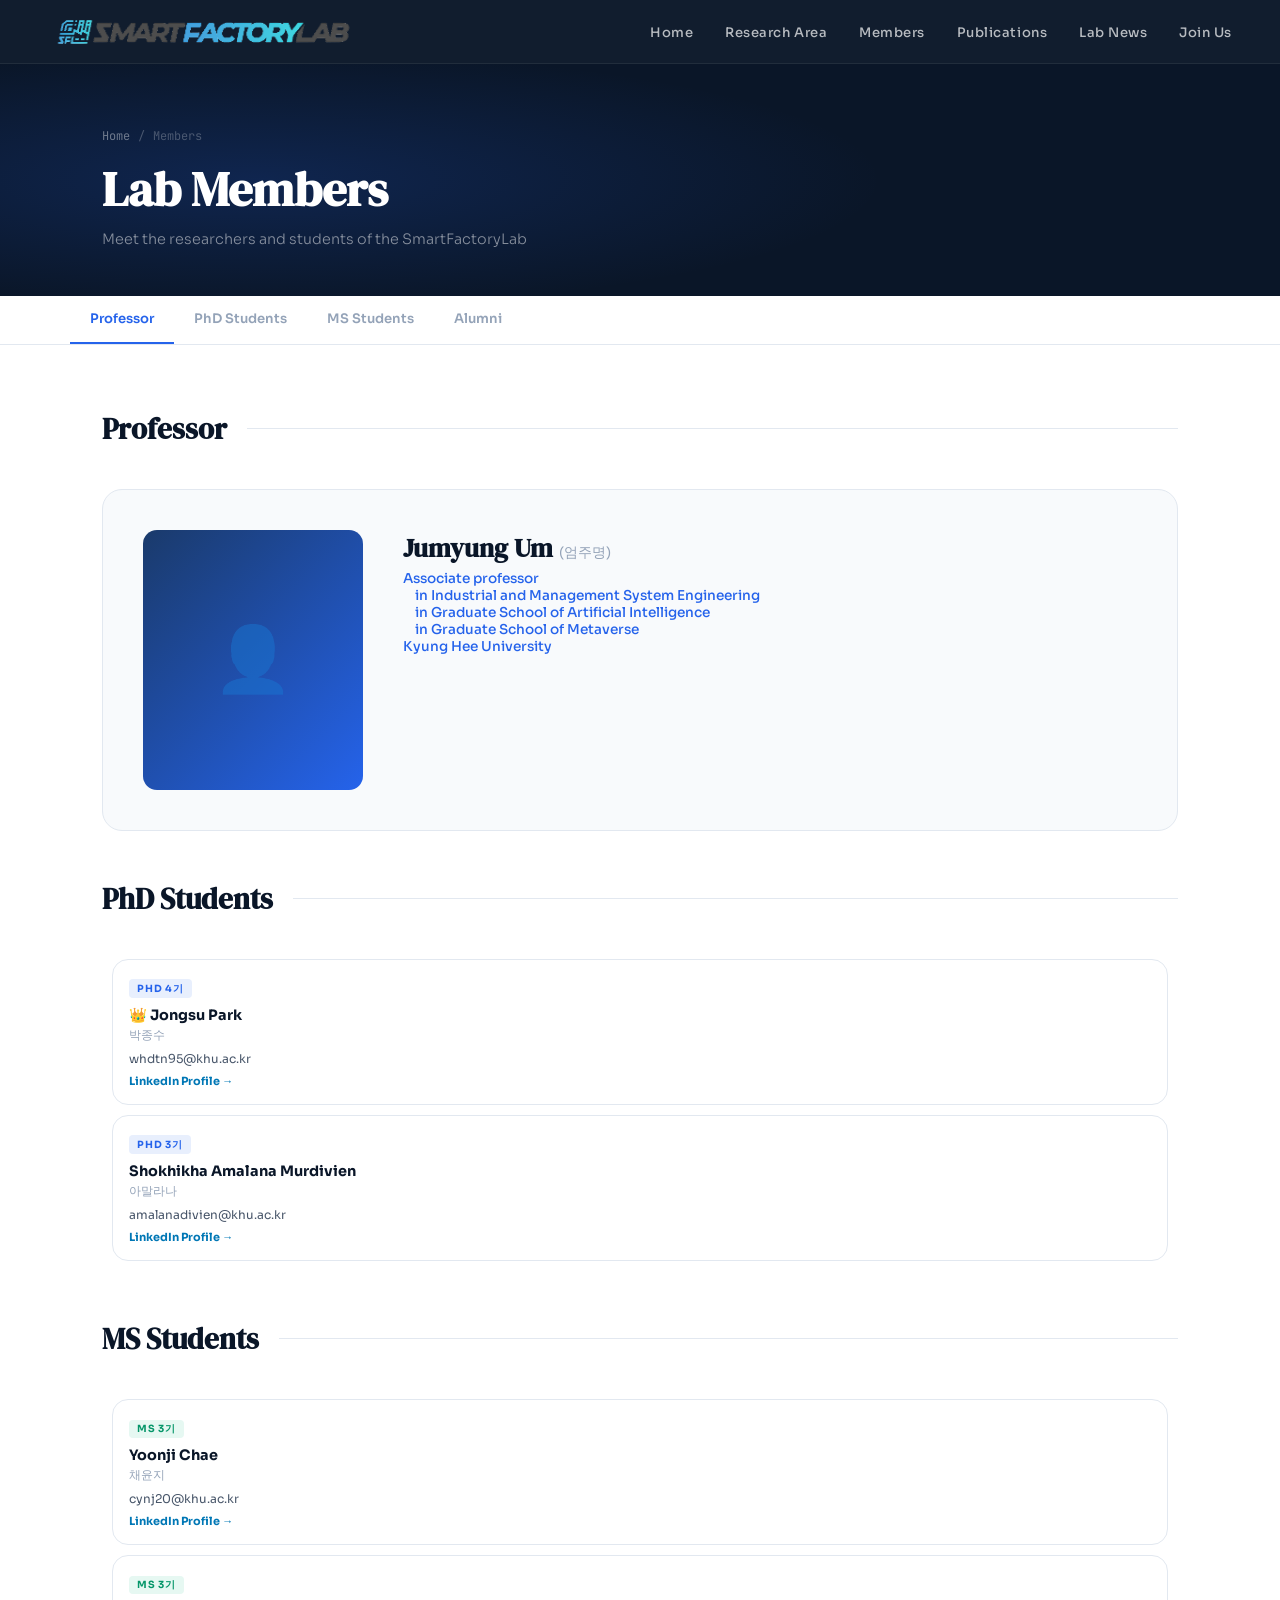
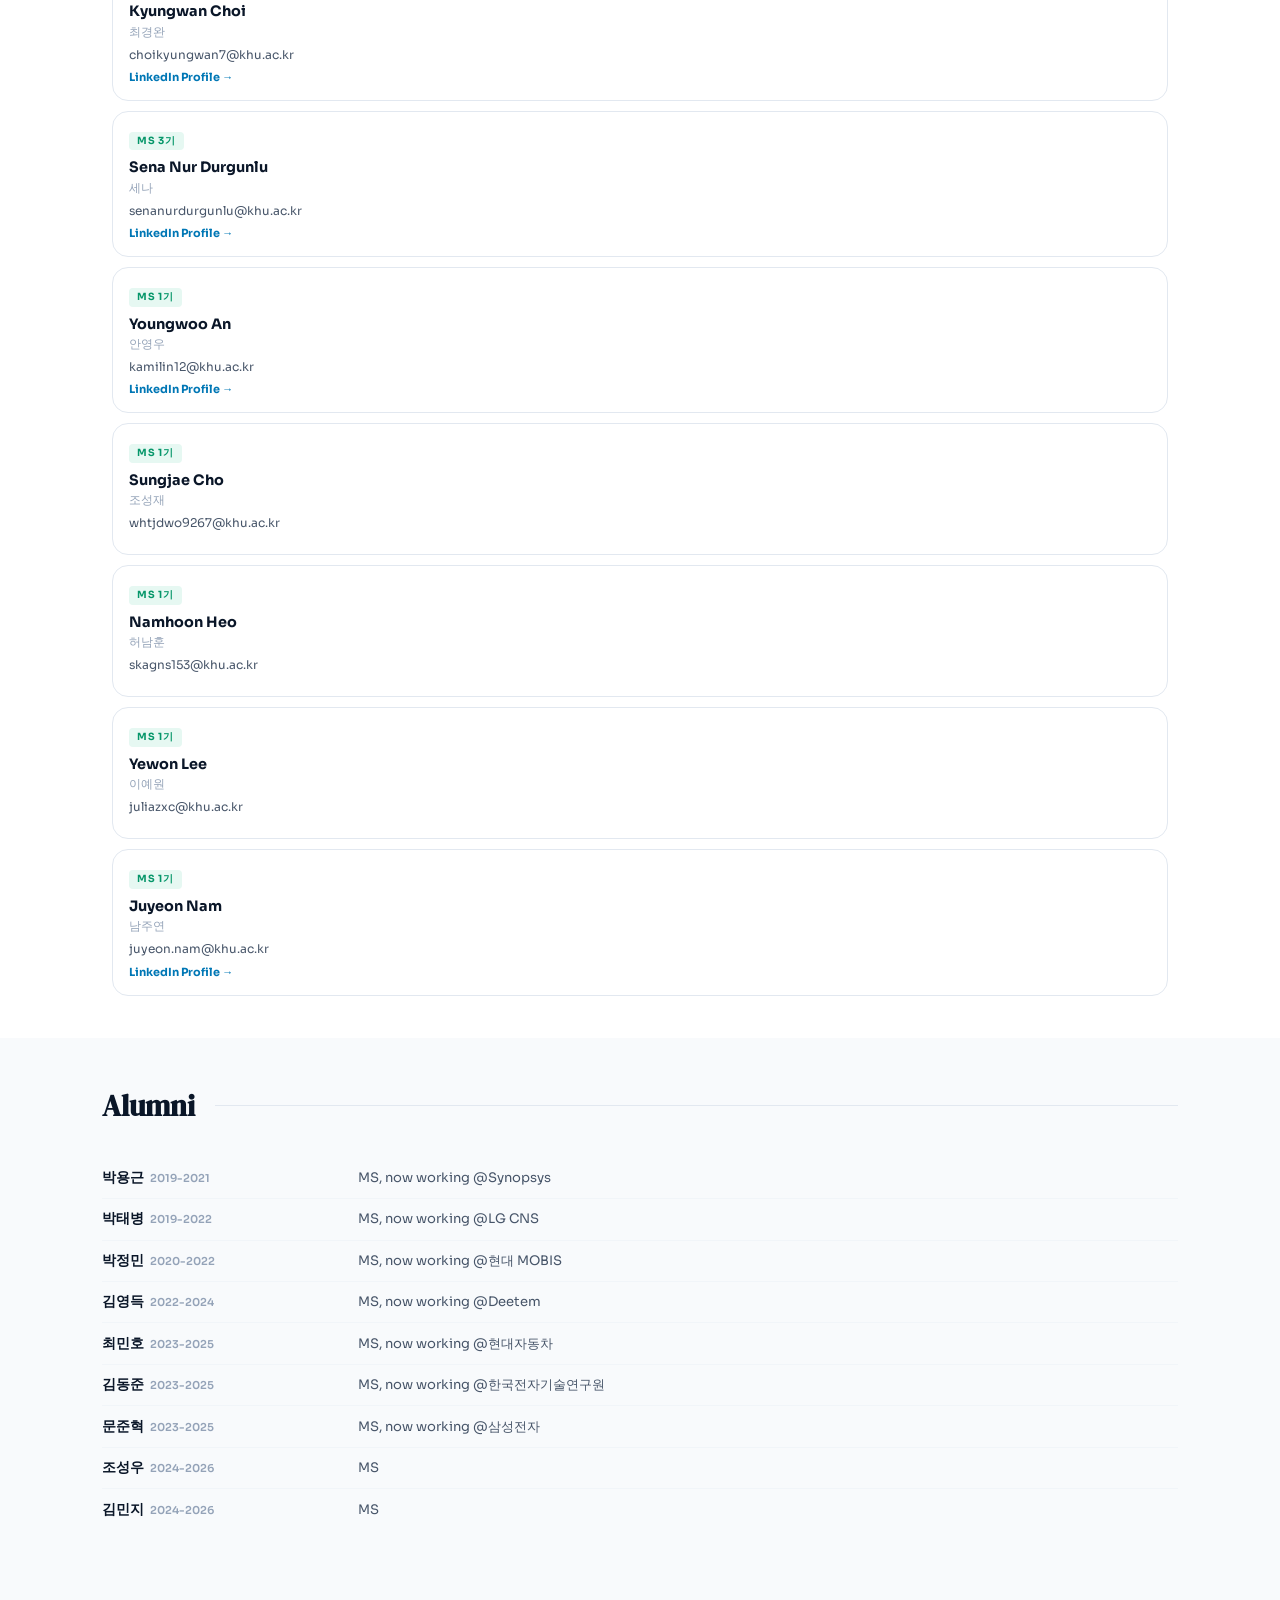
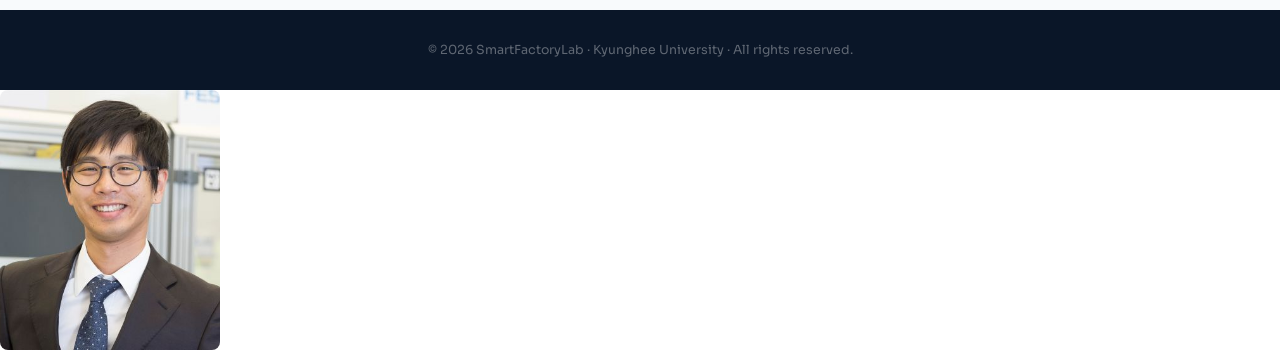
==== members/index.html @ 5dff8cd3 "Update index.html" ====
<!doctype html>
<html lang="ko">
  <head>
    <meta charset="UTF-8" />
    <meta name="viewport" content="width=device-width, initial-scale=1.0" />
    <link rel="icon" href="../assets/logo.svg" type="image/svg" />
    <title>SmartFactoryLab - Kyung Hee University</title>
    <link rel="preconnect" href="https://fonts.googleapis.com" />
    <link
      href="https://fonts.googleapis.com/css2?family=Sora:wght@300;400;500;600;700&family=DM+Serif+Display&family=JetBrains+Mono:wght@400;500&display=swap"
      rel="stylesheet"
    />
    <link rel="stylesheet" href="style.css" />
  </head>
  <body>
    <!-- NAV -->
    <nav>
      <a href="../index.html" class="nav-logo">
        <img
          src="../assets/logo+name.png"
          alt="SmartFactoryLab Logo"
          class="logo-img"
          style="height: 40px; width: auto; display: block; object-fit: contain"
        />
      </a>
      <ul class="nav-links" id="navLinks">
        <li><a href="../index.html">Home</a></li>
        <li><a href="../index.html#research">Research Area</a></li>
        <li><a href="#">Members</a></li>
        <li><a href="./../publications/index.html">Publications</a></li>
        <li><a href="./../lab-news.html">Lab News</a></li>
        <li><a href="../index.html#join">Join Us</a></li>
      </ul>
      <button class="hamburger" id="hamburger" aria-label="Menu">
        <span></span><span></span><span></span>
      </button>
    </nav>

    <!-- PAGE HEADER -->
    <div class="page-header">
      <div class="container">
        <div class="breadcrumb">
          <a href="../index.html">Home</a>
          <span>/</span>
          <span>Members</span>
        </div>
        <h1>Lab Members</h1>
        <p>Meet the researchers and students of the SmartFactoryLab</p>
      </div>
    </div>

    <!-- STICKY NAV -->
    <div class="member-nav">
      <div class="member-nav-inner">
        <a href="#professor" class="member-nav-link active">Professor</a>
        <a href="#phd" class="member-nav-link">PhD Students</a>
        <a href="#ms" class="member-nav-link">MS Students</a>
        <a href="#alumni" class="member-nav-link">Alumni</a>
      </div>
    </div>

    <!-- PROFESSOR -->
    <section class="member-section" id="professor-section">
      <div class="container">
        <span class="section-anchor" id="professor"></span>
        <div class="section-heading"><h2>Professor</h2></div>

        <div class="prof-card">
          <div class="prof-photo-placeholder">👤</div>
          <div class="prof-info">
            <h2 class="prof-name">
              Jumyung Um
              <span
                style="
                  font-size: 0.85rem;
                  color: var(--gray-400);
                  font-family: &quot;Sora&quot;, sans-serif;
                  font-weight: 400;
                "
                >(엄주명)</span
              >
            </h2>
            <p class="prof-title">
              Associate professor <br />
              &nbsp;&nbsp;&nbsp;&nbsp;in Industrial and Management System
              Engineering <br />
              &nbsp;&nbsp;&nbsp;&nbsp;in Graduate School of Artificial
              Intelligence <br />
              &nbsp;&nbsp;&nbsp;&nbsp;in Graduate School of Metaverse <br />
              Kyung Hee University<br />
            </p>
          </div>
        </div>
      </div>
    </section>

    <!-- PhD -->
    <section class="member-section" style="padding-top: 1rem" id="phd-section">
      <div class="container">
        <span class="section-anchor" id="phd"></span>
        <div class="section-heading"><h2>PhD Students</h2></div>
        <div class="member-grid">
          <div class="member-card">
            <!-- <div class="member-photo-placeholder">👤</div> -->
            <div class="member-info">
              <span class="member-badge badge-phd">PhD 4기</span>
              <p class="member-name">👑 Jongsu Park</p>
              <p class="member-name-ko">박종수</p>
              <p class="member-research">whdtn95@khu.ac.kr</p>
              <p class="member-linkedin">
                <a
                  href="https://www.linkedin.com/in/jongsu-park-65602a2b2?utm_source=share&utm_campaign=share_via&utm_content=profile&utm_medium=android_app"
                  target="_blank"
                  style="color: #0077b5; font-size: 0.7rem"
                >
                  <strong>LinkedIn Profile →</strong>
                </a>
              </p>
            </div>
          </div>

          <div class="member-card">
            <!-- <div class="member-photo-placeholder">👤</div> -->
            <div class="member-info">
              <span class="member-badge badge-phd">PhD 3기</span>
              <p class="member-name">Shokhikha Amalana Murdivien</p>
              <p class="member-name-ko">아말라나</p>
              <p class="member-research">amalanadivien@khu.ac.kr</p>
              <p class="member-linkedin">
                <a
                  href="https://www.linkedin.com/in/amalanadivien?utm_source=share&utm_campaign=share_via&utm_content=profile&utm_medium=ios_app"
                  target="_blank"
                  style="color: #0077b5; font-size: 0.7rem"
                >
                  <strong>LinkedIn Profile →</strong>
                </a>
              </p>
            </div>
          </div>
        </div>
      </div>
    </section>

    <!-- MS Students -->
    <section class="member-section" style="padding-top: 1rem" id="ms-section">
      <div class="container">
        <span class="section-anchor" id="ms"></span>
        <div class="section-heading"><h2>MS Students</h2></div>
        <div class="member-grid">
          <div class="member-card">
            <!-- <div class="member-photo-placeholder">👤</div> -->
            <div class="member-info">
              <span class="member-badge badge-ms">MS 3기</span>
              <p class="member-name">Yoonji Chae</p>
              <p class="member-name-ko">채윤지</p>
              <p class="member-research">cynj20@khu.ac.kr</p>
              <p class="member-linkedin">
                <a
                  href="https://www.linkedin.com/in/roonxi/"
                  target="_blank"
                  style="color: #0077b5; font-size: 0.7rem"
                >
                  <strong>LinkedIn Profile →</strong>
                </a>
              </p>
            </div>
          </div>

          <div class="member-card">
            <!-- <div class="member-photo-placeholder">👤</div> -->
            <div class="member-info">
              <span class="member-badge badge-ms">MS 3기</span>
              <p class="member-name">Kyungwan Choi</p>
              <p class="member-name-ko">최경완</p>
              <p class="member-research">choikyungwan7@khu.ac.kr</p>
              <p class="member-linkedin">
                <a
                  href="https://www.linkedin.com/in/kyungwan-‍choi-4528a138b?utm_source=share_via&utm_content=profile&utm_medium=member_ios"
                  target="_blank"
                  style="color: #0077b5; font-size: 0.7rem"
                >
                  <strong>LinkedIn Profile →</strong>
                </a>
              </p>
            </div>
          </div>
          <div class="member-card">
            <!-- <div class="member-photo-placeholder">👤</div> -->
            <div class="member-info">
              <span class="member-badge badge-ms">MS 3기</span>
              <p class="member-name">Sena Nur Durgunlu</p>
              <p class="member-name-ko">세나</p>
              <p class="member-research">senanurdurgunlu@khu.ac.kr</p>
              <p class="member-linkedin">
                <a
                  href="https://www.linkedin.com/in/senanurdurgunlu?utm_source=share_via&utm_content=profile&utm_medium=member_android"
                  target="_blank"
                  style="color: #0077b5; font-size: 0.7rem"
                >
                  <strong>LinkedIn Profile →</strong>
                </a>
              </p>
            </div>
          </div>
          <div class="member-card">
            <!-- <div class="member-photo-placeholder">👤</div> -->
            <div class="member-info">
              <span class="member-badge badge-ms">MS 1기</span>
              <p class="member-name">Youngwoo An</p>
              <p class="member-name-ko">안영우</p>
              <p class="member-research">kamilin12@khu.ac.kr</p>
              <p class="member-linkedin">
                <a
                  href="https://www.linkedin.com/in/youngwoo-an-9984253ba/?isSelfProfile=true"
                  target="_blank"
                  style="color: #0077b5; font-size: 0.7rem"
                >
                  <strong>LinkedIn Profile →</strong>
                </a>
              </p>
            </div>
          </div>
          <div class="member-card">
            <!-- <div class="member-photo-placeholder">👤</div> -->
            <div class="member-info">
              <span class="member-badge badge-ms">MS 1기</span>
              <p class="member-name">Sungjae Cho</p>
              <p class="member-name-ko">조성재</p>
              <p class="member-research">whtjdwo9267@khu.ac.kr</p>
            </div>
          </div>
          <div class="member-card">
            <!-- <div class="member-photo-placeholder">👤</div> -->
            <div class="member-info">
              <span class="member-badge badge-ms">MS 1기</span>
              <p class="member-name">Namhoon Heo</p>
              <p class="member-name-ko">허남훈</p>
              <p class="member-research">skagns153@khu.ac.kr</p>
            </div>
          </div>
          <div class="member-card">
            <!-- <div class="member-photo-placeholder">👤</div> -->
            <div class="member-info">
              <span class="member-badge badge-ms">MS 1기</span>
              <p class="member-name">Yewon Lee</p>
              <p class="member-name-ko">이예원</p>
              <p class="member-research">juliazxc@khu.ac.kr</p>
            </div>
          </div>
          <div class="member-card">
            <!-- <div class="member-photo-placeholder">👤</div> -->
            <div class="member-info">
              <span class="member-badge badge-ms">MS 1기</span>
              <p class="member-name">Juyeon Nam</p>
              <p class="member-name-ko">남주연</p>
              <p class="member-research">juyeon.nam@khu.ac.kr</p>
              <p class="member-linkedin">
                <a
                  href="https://www.linkedin.com/in/juyeon-nam/"
                  target="_blank"
                  style="color: #0077b5; font-size: 0.7rem"
                >
                  <strong>LinkedIn Profile →</strong>
                </a>
              </p>
            </div>
          </div>
        </div>
      </div>
    </section>

    <!-- ALUMNI -->
    <section
      class="alumni-section"
      id="alumni-section"
      style="background: var(--gray-50); padding: 3rem 0"
    >
      <div class="container">
        <span class="section-anchor" id="alumni"></span>
        <div class="section-heading" style="margin-bottom: 2rem">
          <h2>Alumni</h2>
        </div>

        <div class="alumni-subsection">
          <ul class="alumni-list">
            <li>
              <span class="alumni-name"
                >박용근 <span class="alumni-period">2019-2021</span></span
              >
              <span class="alumni-desc"> MS, now working @Synopsys </span>
            </li>
            <li>
              <span class="alumni-name"
                >박태병 <span class="alumni-period">2019-2022</span></span
              >
              <span class="alumni-desc"> MS, now working @LG CNS </span>
            </li>
            <li>
              <span class="alumni-name"
                >박정민 <span class="alumni-period">2020-2022</span></span
              >
              <span class="alumni-desc"> MS, now working @현대 MOBIS </span>
            </li>
            <li>
              <span class="alumni-name"
                >김영득 <span class="alumni-period">2022-2024</span></span
              >
              <span class="alumni-desc"> MS, now working @Deetem </span>
            </li>
            <li>
              <span class="alumni-name"
                >최민호 <span class="alumni-period">2023-2025</span></span
              >
              <span class="alumni-desc"> MS, now working @현대자동차 </span>
            </li>
            <li>
              <span class="alumni-name"
                >김동준 <span class="alumni-period">2023-2025</span></span
              >
              <span class="alumni-desc">
                MS, now working @한국전자기술연구원
              </span>
            </li>
            <li>
              <span class="alumni-name"
                >문준혁 <span class="alumni-period">2023-2025</span></span
              >
              <span class="alumni-desc"> MS, now working @삼성전자 </span>
            </li>
            <li>
              <span class="alumni-name"
                >조성우 <span class="alumni-period">2024-2026</span></span
              >
              <span class="alumni-desc"> MS </span>
            </li>
            <li>
              <span class="alumni-name"
                >김민지 <span class="alumni-period">2024-2026</span></span
              >
              <span class="alumni-desc"> MS </span>
            </li>
          </ul>
        </div>
      </div>
    </section>

    <footer>
      © 2026 SmartFactoryLab · Kyunghee University · All rights reserved.
    </footer>

    <script>
      // Hamburger
      document.getElementById("hamburger").addEventListener("click", () => {
        document.getElementById("navLinks").classList.toggle("open");
      });

      // Sticky nav active highlight on scroll
      const sections = ["professor", "ms-phd", "ms", "alumni"];
      const navLinks = document.querySelectorAll(".member-nav-link");

      const observer = new IntersectionObserver(
        (entries) => {
          entries.forEach((entry) => {
            if (entry.isIntersecting) {
              const id = entry.target.id;
              navLinks.forEach((l) =>
                l.classList.toggle(
                  "active",
                  l.getAttribute("href") === "#" + id,
                ),
              );
            }
          });
        },
        { rootMargin: "-64px 0px -60% 0px", threshold: 0 },
      );

      sections.forEach((id) => {
        const el = document.getElementById(id);
        if (el) observer.observe(el);
      });
    </script>
  </body>
</html>

<div class="prof-photo-placeholder">
  <img src="Jumyung UM_reduced.jpg" alt="Professor Jumyung Um" style="width: 100%; height: 100%; object-fit: cover; border-radius: 8px;" />
</div>
---- members/style.css ----
:root {
        --navy: #0a1628;
        --blue: #1a3a6b;
        --accent: #2563eb;
        --accent-light: #60a5fa;
        --white: #ffffff;
        --gray-50: #f8fafc;
        --gray-100: #f1f5f9;
        --gray-200: #e2e8f0;
        --gray-400: #94a3b8;
        --gray-600: #475569;
        --gray-800: #1e293b;
        --text: #0f172a;
      }

      *,
      *::before,
      *::after {
        box-sizing: border-box;
        margin: 0;
        padding: 0;
      }
      html {
        scroll-behavior: smooth;
      }
      body {
        font-family: "Sora", sans-serif;
        color: var(--text);
        background: var(--white);
        overflow-x: hidden;
      }

      /* ── NAV ── */
      nav {
        position: fixed;
        top: 0;
        left: 0;
        right: 0;
        z-index: 100;
        display: flex;
        align-items: center;
        justify-content: space-between;
        padding: 0 3rem;
        height: 64px;
        background: rgba(10, 22, 40, 0.97);
        backdrop-filter: blur(12px);
        border-bottom: 1px solid rgba(255, 255, 255, 0.07);
      }

      .nav-logo {
        display: flex;
        align-items: center;
        gap: 0.75rem;
        text-decoration: none;
      }

      .nav-logo-icon {
        width: 36px;
        height: 36px;
        background: linear-gradient(135deg, var(--accent), var(--accent-light));
        border-radius: 8px;
        display: grid;
        place-items: center;
        font-family: "JetBrains Mono", monospace;
        font-size: 0.7rem;
        font-weight: 500;
        color: #fff;
      }

      .nav-logo span {
        font-size: 0.85rem;
        font-weight: 600;
        color: #fff;
      }

      .nav-links {
        display: flex;
        gap: 2rem;
        list-style: none;
      }

      .nav-links a {
        color: rgba(255, 255, 255, 0.7);
        text-decoration: none;
        font-size: 0.82rem;
        font-weight: 500;
        letter-spacing: 0.04em;
        transition: color 0.2s;
      }

      .nav-links a:hover {
        color: #fff;
      }
      .nav-links a.active {
        color: #fff;
        border-bottom: 2px solid var(--accent-light);
        padding-bottom: 2px;
      }

      .hamburger {
        display: none;
        flex-direction: column;
        gap: 5px;
        cursor: pointer;
        background: none;
        border: none;
      }
      .hamburger span {
        display: block;
        width: 24px;
        height: 2px;
        background: #fff;
      }

      /* ── PAGE HEADER ── */
      .page-header {
        margin-top: 64px;
        background: var(--navy);
        padding: 4rem 0 3rem;
        position: relative;
        overflow: hidden;
      }

      .page-header::before {
        content: "";
        position: absolute;
        inset: 0;
        background: radial-gradient(
          ellipse 70% 80% at 20% 50%,
          rgba(37, 99, 235, 0.2) 0%,
          transparent 70%
        );
      }

      .page-header .container {
        position: relative;
        z-index: 1;
        max-width: 1140px;
        margin: 0 auto;
        padding: 0 2rem;
      }

      .breadcrumb {
        display: flex;
        align-items: center;
        gap: 0.5rem;
        font-size: 0.75rem;
        color: rgba(255, 255, 255, 0.4);
        margin-bottom: 0.75rem;
        font-family: "JetBrains Mono", monospace;
      }

      .breadcrumb a {
        color: rgba(255, 255, 255, 0.4);
        text-decoration: none;
      }
      .breadcrumb a:hover {
        color: rgba(255, 255, 255, 0.7);
      }
      .breadcrumb span {
        color: rgba(255, 255, 255, 0.25);
      }

      .page-header h1 {
        font-family: "DM Serif Display", serif;
        font-size: clamp(2rem, 4vw, 3rem);
        color: #fff;
        margin-bottom: 0.5rem;
      }

      .page-header p {
        color: rgba(255, 255, 255, 0.5);
        font-size: 0.9rem;
        font-weight: 300;
      }

      /* ── CONTAINER ── */
      .container {
        max-width: 1140px;
        margin: 0 auto;
        padding: 0 2rem;
      }

      /* ── SECTION ── */
      .member-section {
        padding: 4rem 0 2rem;
      }

      .section-anchor {
        display: block;
        margin-top: -80px; /* offset for fixed nav */
        padding-top: 80px;
        visibility: hidden;
      }

      .section-heading {
        display: flex;
        align-items: center;
        gap: 1.25rem;
        margin-bottom: 2.5rem;
      }

      .section-heading h2 {
        font-family: "DM Serif Display", serif;
        font-size: 1.8rem;
        color: var(--navy);
        white-space: nowrap;
      }

      .section-heading::after {
        content: "";
        flex: 1;
        height: 1px;
        background: var(--gray-200);
      }

      /* ── PROFESSOR CARD ── */
      .prof-card {
        display: grid;
        grid-template-columns: 220px 1fr;
        gap: 2.5rem;
        background: var(--gray-50);
        border-radius: 20px;
        border: 1px solid var(--gray-200);
        overflow: hidden;
        padding: 2.5rem;
      }

      .prof-photo {
        width: 220px;
        height: 260px;
        object-fit: cover;
        border-radius: 14px;
        background: var(--gray-200);
        display: block;
      }

      .prof-photo-placeholder {
        width: 220px;
        height: 260px;
        border-radius: 14px;
        background: linear-gradient(135deg, #1a3a6b, #2563eb);
        display: flex;
        align-items: center;
        justify-content: center;
        font-size: 4rem;
        color: rgba(255, 255, 255, 0.5);
        flex-shrink: 0;
      }

      .prof-name {
        font-family: "DM Serif Display", serif;
        font-size: 1.6rem;
        color: var(--navy);
        margin-bottom: 0.25rem;
      }

      .prof-title {
        font-size: 0.85rem;
        color: var(--accent);
        font-weight: 500;
        margin-bottom: 1.5rem;
      }

      .prof-block {
        margin-bottom: 1.5rem;
      }

      .prof-block h4 {
        font-size: 0.72rem;
        font-weight: 700;
        color: var(--gray-400);
        letter-spacing: 0.12em;
        text-transform: uppercase;
        margin-bottom: 0.6rem;
        padding-bottom: 0.4rem;
        border-bottom: 1px solid var(--gray-200);
      }

      .prof-block ul {
        list-style: none;
      }

      .prof-block li {
        font-size: 0.83rem;
        color: var(--gray-800);
        padding: 0.25rem 0;
        padding-left: 1rem;
        position: relative;
        line-height: 1.5;
      }

      .prof-block li::before {
        content: "·";
        position: absolute;
        left: 0;
        color: var(--accent);
      }

      .prof-block li span {
        font-size: 0.75rem;
        color: var(--gray-400);
        display: block;
        padding-left: 0.5rem;
        line-height: 1.4;
      }

      /* ── MEMBER GRID ── */
      .member-grid {
        /* display: grid; */
        grid-template-columns: repeat(auto-fill, minmax(200px, 1fr));
        gap: 1.5rem;
      }

      .member-card {
        background: #fff;
        border-radius: 16px;
        border: 1px solid var(--gray-200);
        overflow: hidden;
        transition:
          box-shadow 0.3s,
          transform 0.3s;
        margin: 10px;
      }

      .member-card:hover {
        box-shadow: 0 8px 30px rgba(0, 0, 0, 0.08);
        transform: translateY(-3px);
      }

      .member-card a {
        text-decoration: none;
        display: block;
      }

      .member-photo {
        width: 100%;
        aspect-ratio: 1 / 1;
        object-fit: cover;
        background: var(--gray-100);
        display: block;
      }

      .member-photo-placeholder {
        width: 100%;
        aspect-ratio: 1 / 1;
        background: linear-gradient(135deg, var(--gray-100), var(--gray-200));
        display: flex;
        align-items: center;
        justify-content: center;
        font-size: 3rem;
        color: var(--gray-400);
      }

      .member-info {
        padding: 1rem;
      }

      .member-badge {
        display: inline-block;
        font-size: 0.62rem;
        font-weight: 700;
        letter-spacing: 0.08em;
        text-transform: uppercase;
        padding: 0.15rem 0.5rem;
        border-radius: 4px;
        margin-bottom: 0.5rem;
      }

      .badge-phd {
        background: rgba(37, 99, 235, 0.1);
        color: var(--accent);
      }
      .badge-ms-phd {
        background: rgba(139, 92, 246, 0.1);
        color: #7c3aed;
      }
      .badge-ms {
        background: rgba(16, 185, 129, 0.1);
        color: #059669;
      }
      .badge-intern {
        background: rgba(245, 158, 11, 0.1);
        color: #d97706;
      }

      .member-name {
        font-size: 0.9rem;
        font-weight: 700;
        color: var(--navy);
        line-height: 1.3;
        margin-bottom: 0.15rem;
      }

      .member-name-ko {
        font-size: 0.75rem;
        color: var(--gray-400);
        margin-bottom: 0.4rem;
      }

      .member-research {
        font-size: 0.75rem;
        color: var(--gray-600);
        line-height: 1.4;
        margin-bottom: 0.4rem;
      }

      .member-tags {
        display: flex;
        flex-wrap: wrap;
        gap: 0.25rem;
      }

      .member-tag {
        font-size: 0.62rem;
        padding: 0.12rem 0.45rem;
        border-radius: 4px;
        background: var(--gray-100);
        color: var(--gray-400);
        font-weight: 500;
      }

      .member-tag.award {
        background: rgba(245, 158, 11, 0.1);
        color: #d97706;
      }

      .member-links {
        display: flex;
        gap: 0.4rem;
        margin-top: 0.5rem;
      }

      .member-link {
        width: 26px;
        height: 26px;
        border-radius: 6px;
        border: 1px solid var(--gray-200);
        display: grid;
        place-items: center;
        font-size: 0.72rem;
        text-decoration: none;
        color: var(--gray-400);
        transition: all 0.2s;
      }

      .member-link:hover {
        border-color: var(--accent);
        color: var(--accent);
        background: rgba(37, 99, 235, 0.05);
      }

      /* ── ALUMNI ── */
      .alumni-section {
        padding: 2rem 0 4rem;
      }

      .alumni-subsection {
        margin-bottom: 2rem;
      }

      .alumni-subsection h3 {
        font-size: 0.95rem;
        font-weight: 700;
        color: var(--navy);
        margin-bottom: 1rem;
        padding-bottom: 0.5rem;
        border-bottom: 2px solid var(--gray-100);
      }

      .alumni-list {
        list-style: none;
      }

      .alumni-list li {
        display: grid;
        grid-template-columns: 240px 1fr;
        gap: 1rem;
        padding: 0.65rem 0;
        border-bottom: 1px solid var(--gray-100);
        font-size: 0.85rem;
      }

      .alumni-list li:last-child {
        border-bottom: none;
      }

      .alumni-name {
        font-weight: 600;
        color: var(--navy);
        display: flex;
        align-items: center;
        gap: 0.4rem;
      }

      .alumni-name a {
        color: var(--accent);
        font-size: 0.8rem;
        text-decoration: none;
      }

      .alumni-name a:hover {
        text-decoration: underline;
      }

      .alumni-period {
        /* font-family: "JetBrains Mono", monospace; */
        font-size: 0.68rem;
        color: var(--gray-400);
      }

      .alumni-desc {
        color: var(--gray-600);
        font-size: 0.82rem;
        line-height: 1.5;
      }

      /* ── STICKY NAV ── */
      .member-nav {
        position: sticky;
        top: 64px;
        z-index: 50;
        background: rgba(255, 255, 255, 0.95);
        backdrop-filter: blur(8px);
        border-bottom: 1px solid var(--gray-200);
        padding: 0 2rem;
      }

      .member-nav-inner {
        max-width: 1140px;
        margin: 0 auto;
        display: flex;
        gap: 0;
      }

      .member-nav-link {
        padding: 0.9rem 1.25rem;
        font-size: 0.82rem;
        font-weight: 600;
        color: var(--gray-400);
        text-decoration: none;
        border-bottom: 2px solid transparent;
        transition: all 0.2s;
      }

      .member-nav-link:hover {
        color: var(--navy);
      }
      .member-nav-link.active {
        color: var(--accent);
        border-bottom-color: var(--accent);
      }

      /* ── FOOTER ── */
      footer {
        background: var(--navy);
        padding: 2rem;
        text-align: center;
        font-size: 0.78rem;
        color: rgba(255, 255, 255, 0.35);
      }

      /* ── MOBILE ── */
      @media (max-width: 900px) {
        nav {
          padding: 0 1.5rem;
        }
        .nav-links {
          display: none;
        }
        .nav-links.open {
          display: flex;
          flex-direction: column;
          position: fixed;
          top: 64px;
          left: 0;
          right: 0;
          background: var(--navy);
          padding: 1.5rem 2rem;
          border-top: 1px solid rgba(255, 255, 255, 0.08);
          gap: 1.25rem;
        }
        .hamburger {
          display: flex;
        }
        .prof-card {
          grid-template-columns: 1fr;
        }
        .prof-photo-placeholder {
          width: 100%;
          height: 220px;
        }
        .member-grid {
          grid-template-columns: repeat(2, 1fr);
        }
        .alumni-list li {
          grid-template-columns: 1fr;
          gap: 0.3rem;
        }
        .member-nav-inner {
          overflow-x: auto;
        }
      }

      @media (max-width: 500px) {
        .member-grid {
          grid-template-columns: repeat(2, 1fr);
        }
      }
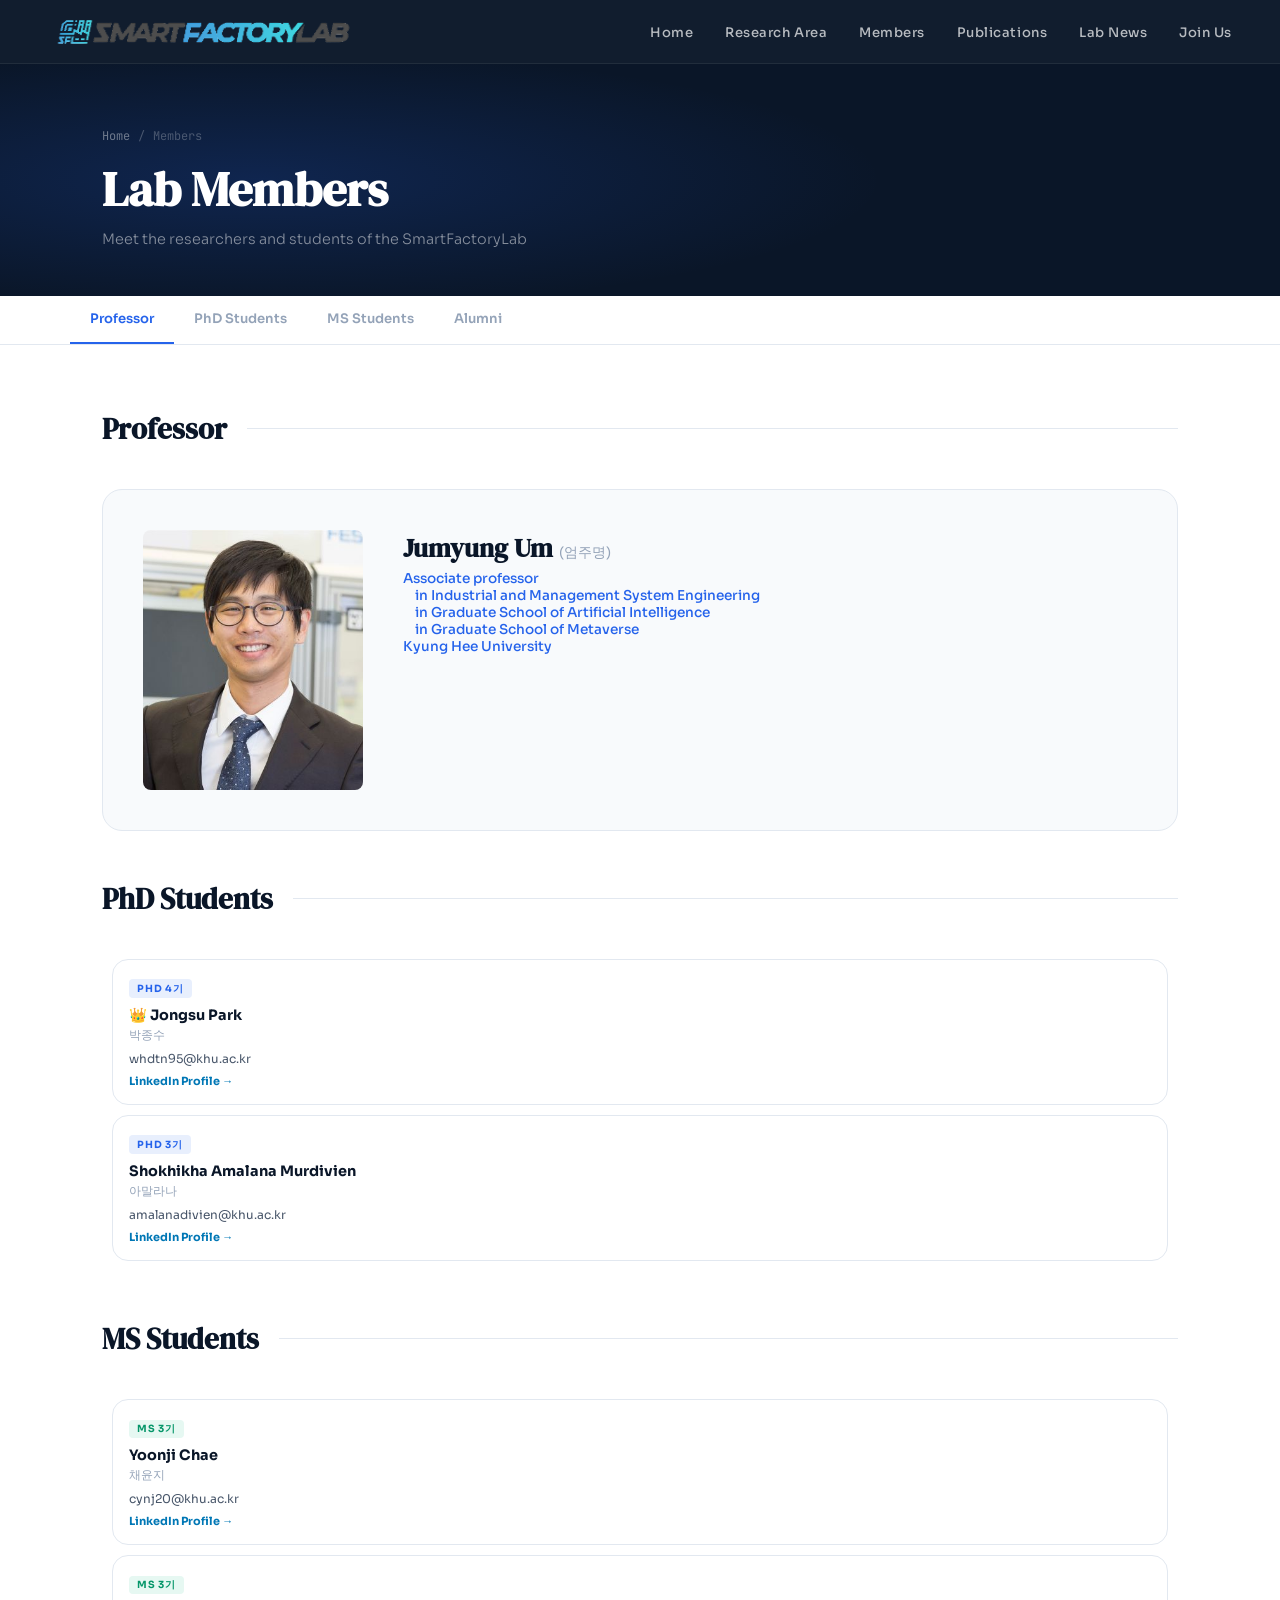
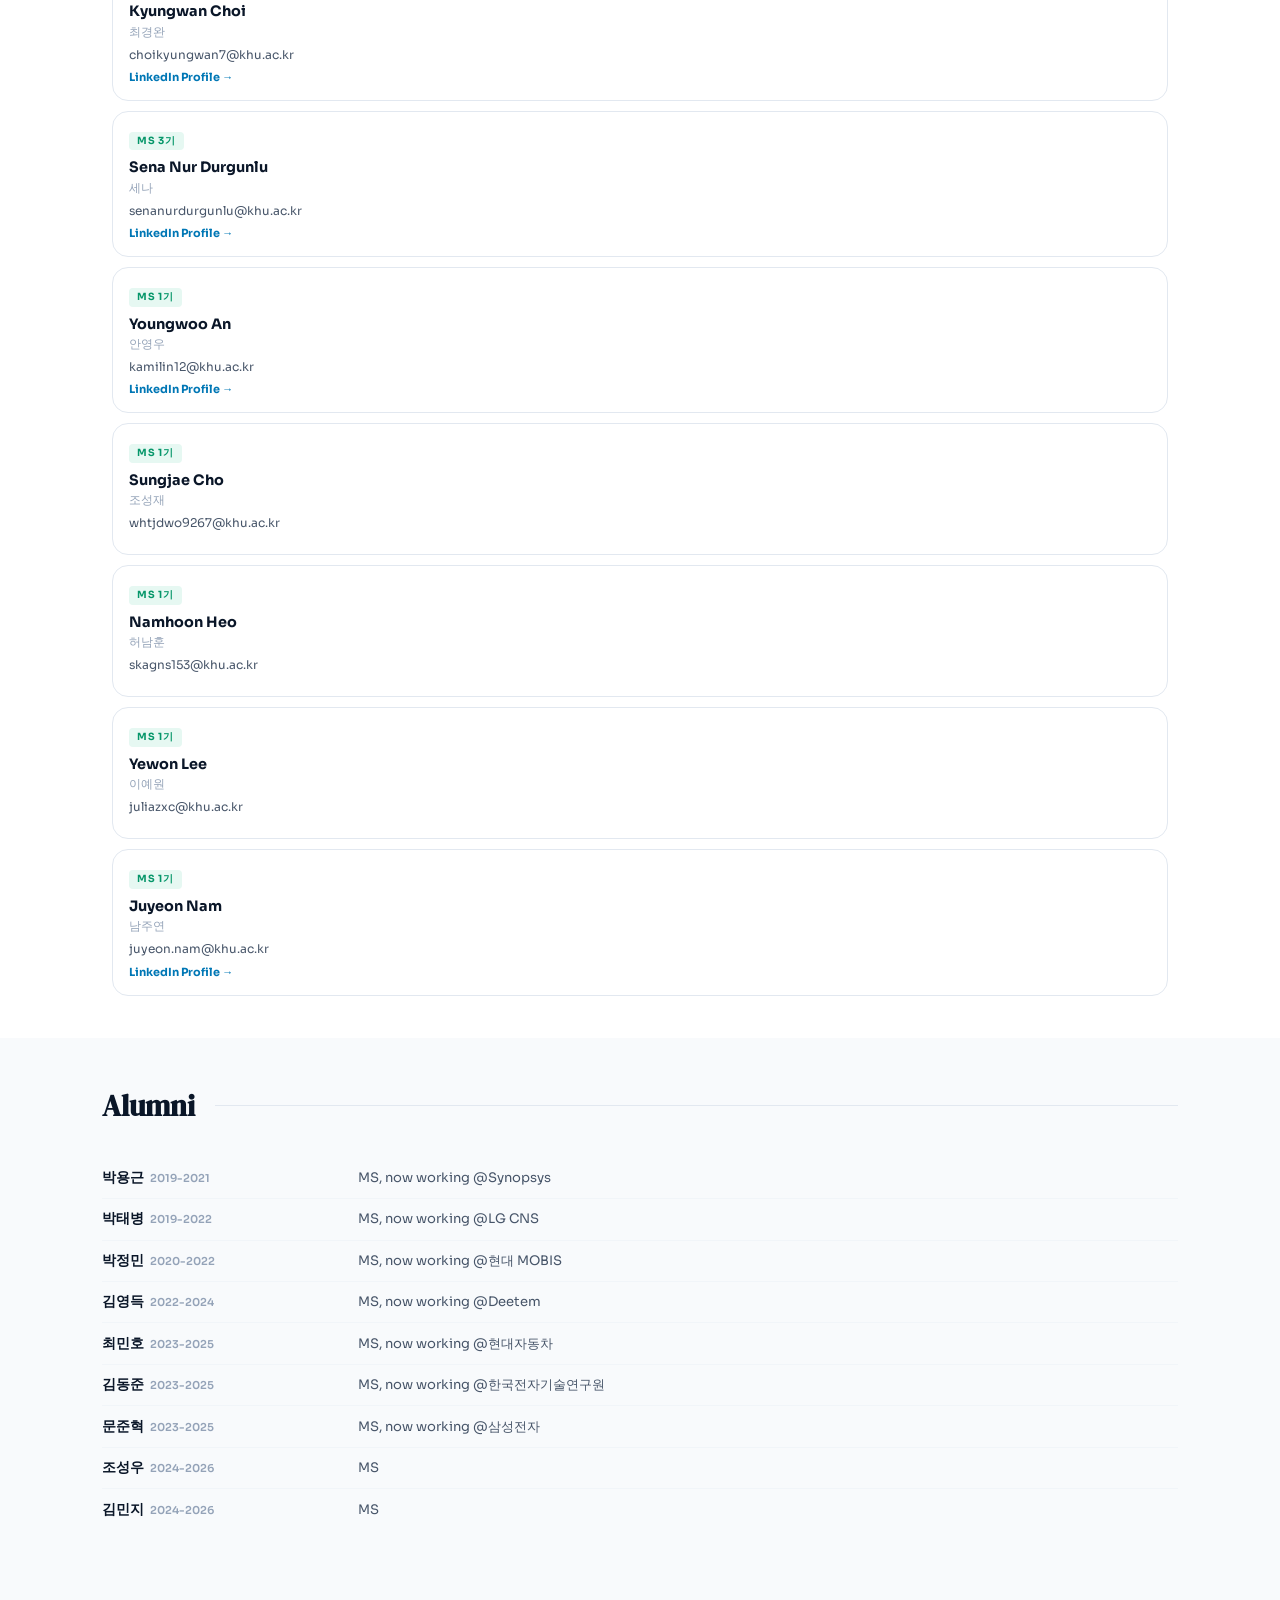
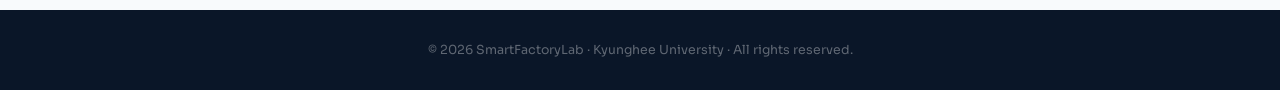
==== commit bca86bd0: "Update index.html" ====
--- a/members/index.html
+++ b/members/index.html
@@ -66,7 +66,9 @@
         <div class="section-heading"><h2>Professor</h2></div>
 
         <div class="prof-card">
-          <div class="prof-photo-placeholder">👤</div>
+          <div class="prof-photo-placeholder">
+            <img src="Jumyung UM_reduced.jpg" alt="Professor Jumyung Um" style="width: 100%; height: 100%; object-fit: cover; border-radius: 8px;" />
+          </div>
           <div class="prof-info">
             <h2 class="prof-name">
               Jumyung Um
@@ -382,7 +384,3 @@
     </script>
   </body>
 </html>
-
-<div class="prof-photo-placeholder">
-  <img src="Jumyung UM_reduced.jpg" alt="Professor Jumyung Um" style="width: 100%; height: 100%; object-fit: cover; border-radius: 8px;" />
-</div>
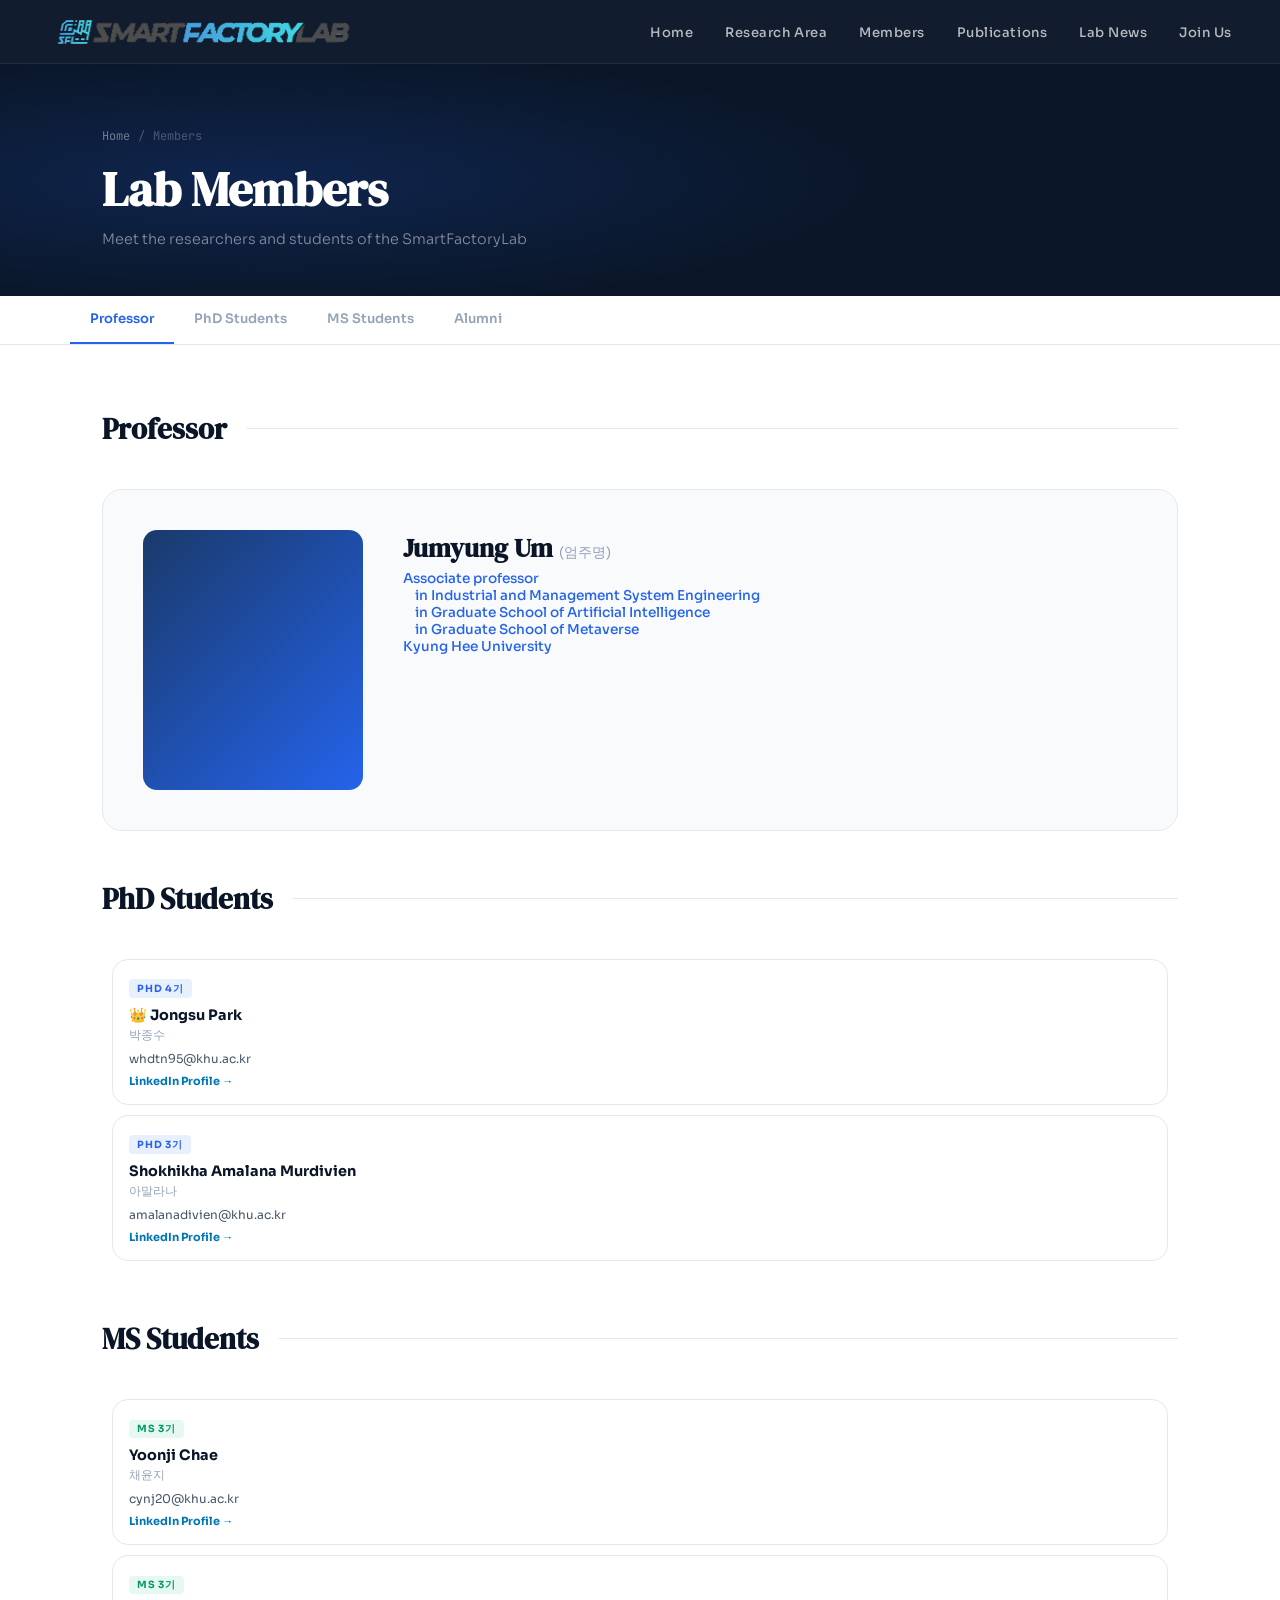
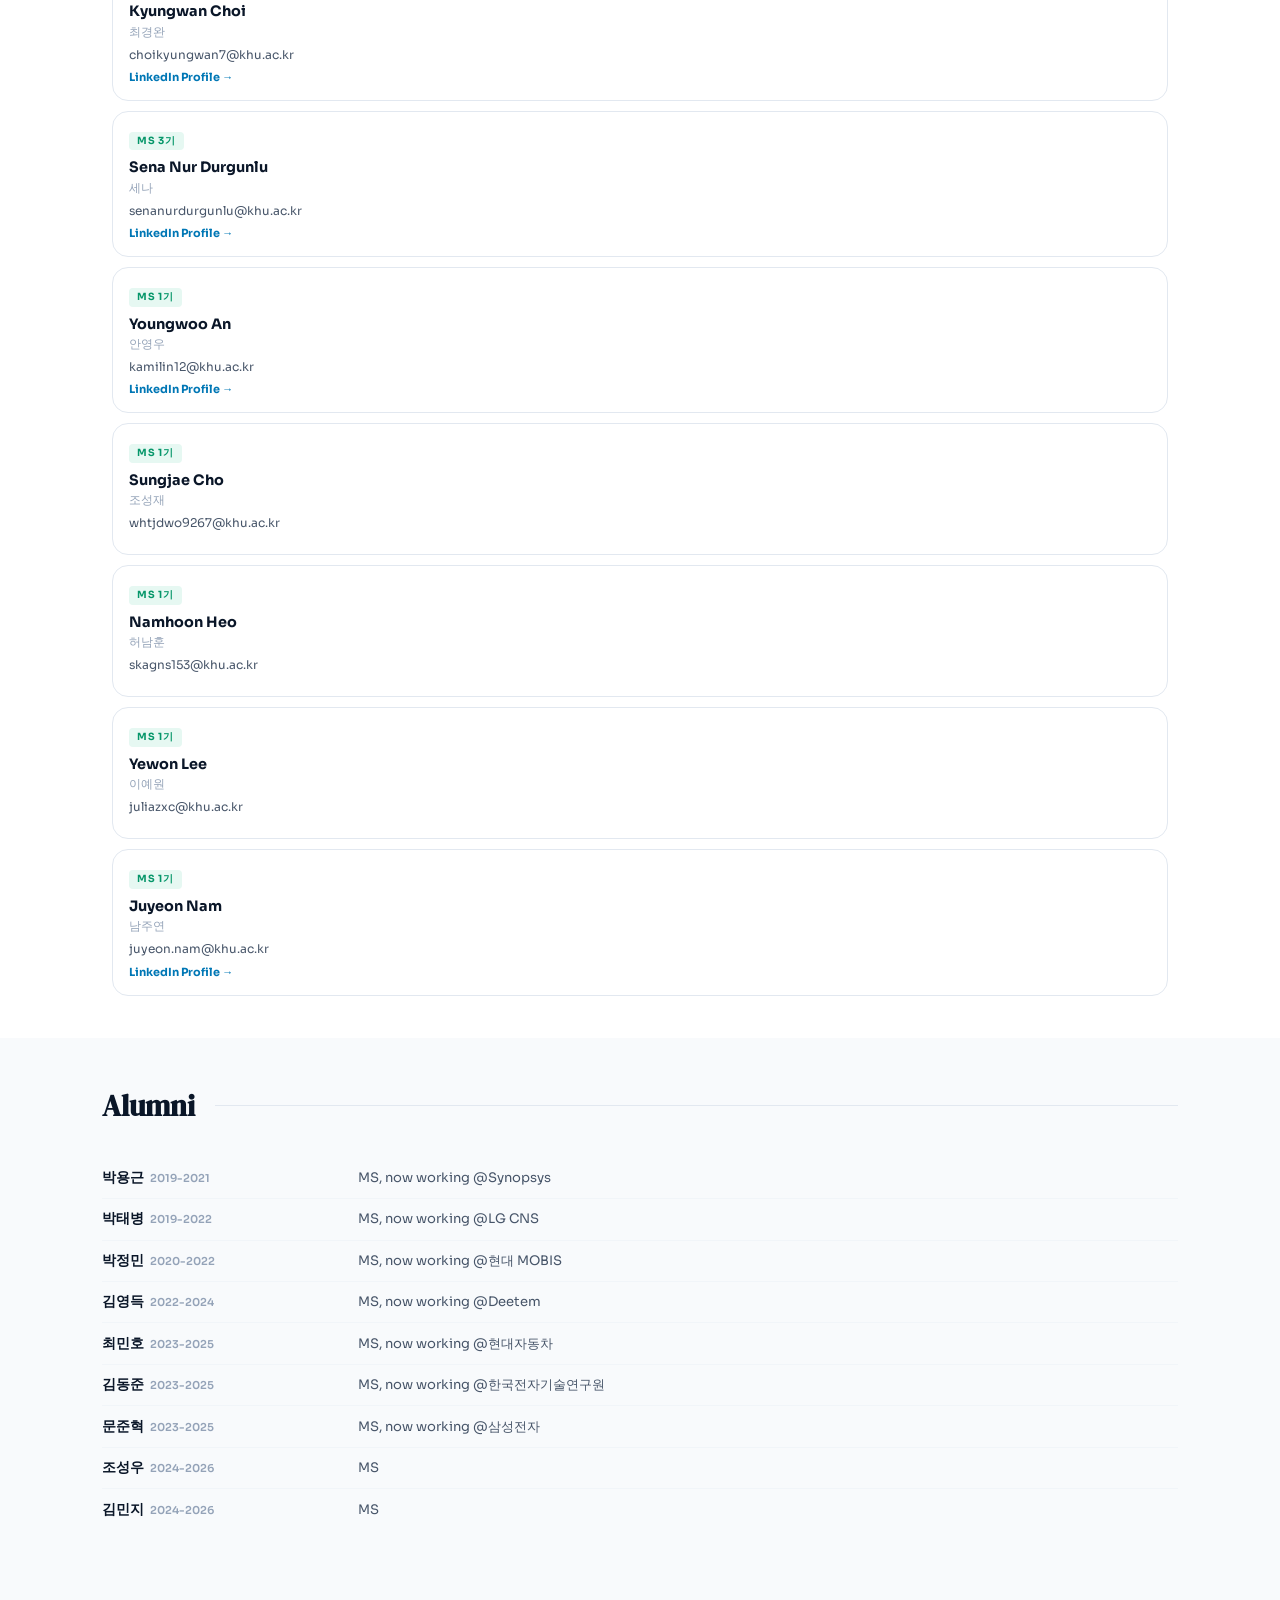
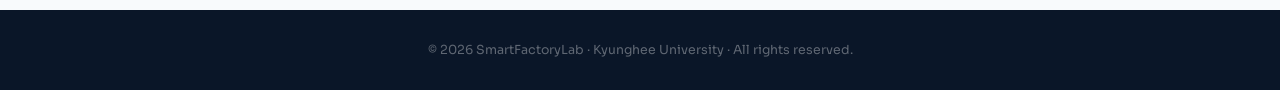
==== commit 978976de: "Remove image tag for Professor Jumyung Um" ====
--- a/members/index.html
+++ b/members/index.html
@@ -66,8 +66,7 @@
         <div class="section-heading"><h2>Professor</h2></div>
 
         <div class="prof-card">
-          <div class="prof-photo-placeholder">
-            <img src="Jumyung UM_reduced.jpg" alt="Professor Jumyung Um" style="width: 100%; height: 100%; object-fit: cover; border-radius: 8px;" />
+          <div class="prof-photo-placeholder"> 
           </div>
           <div class="prof-info">
             <h2 class="prof-name">
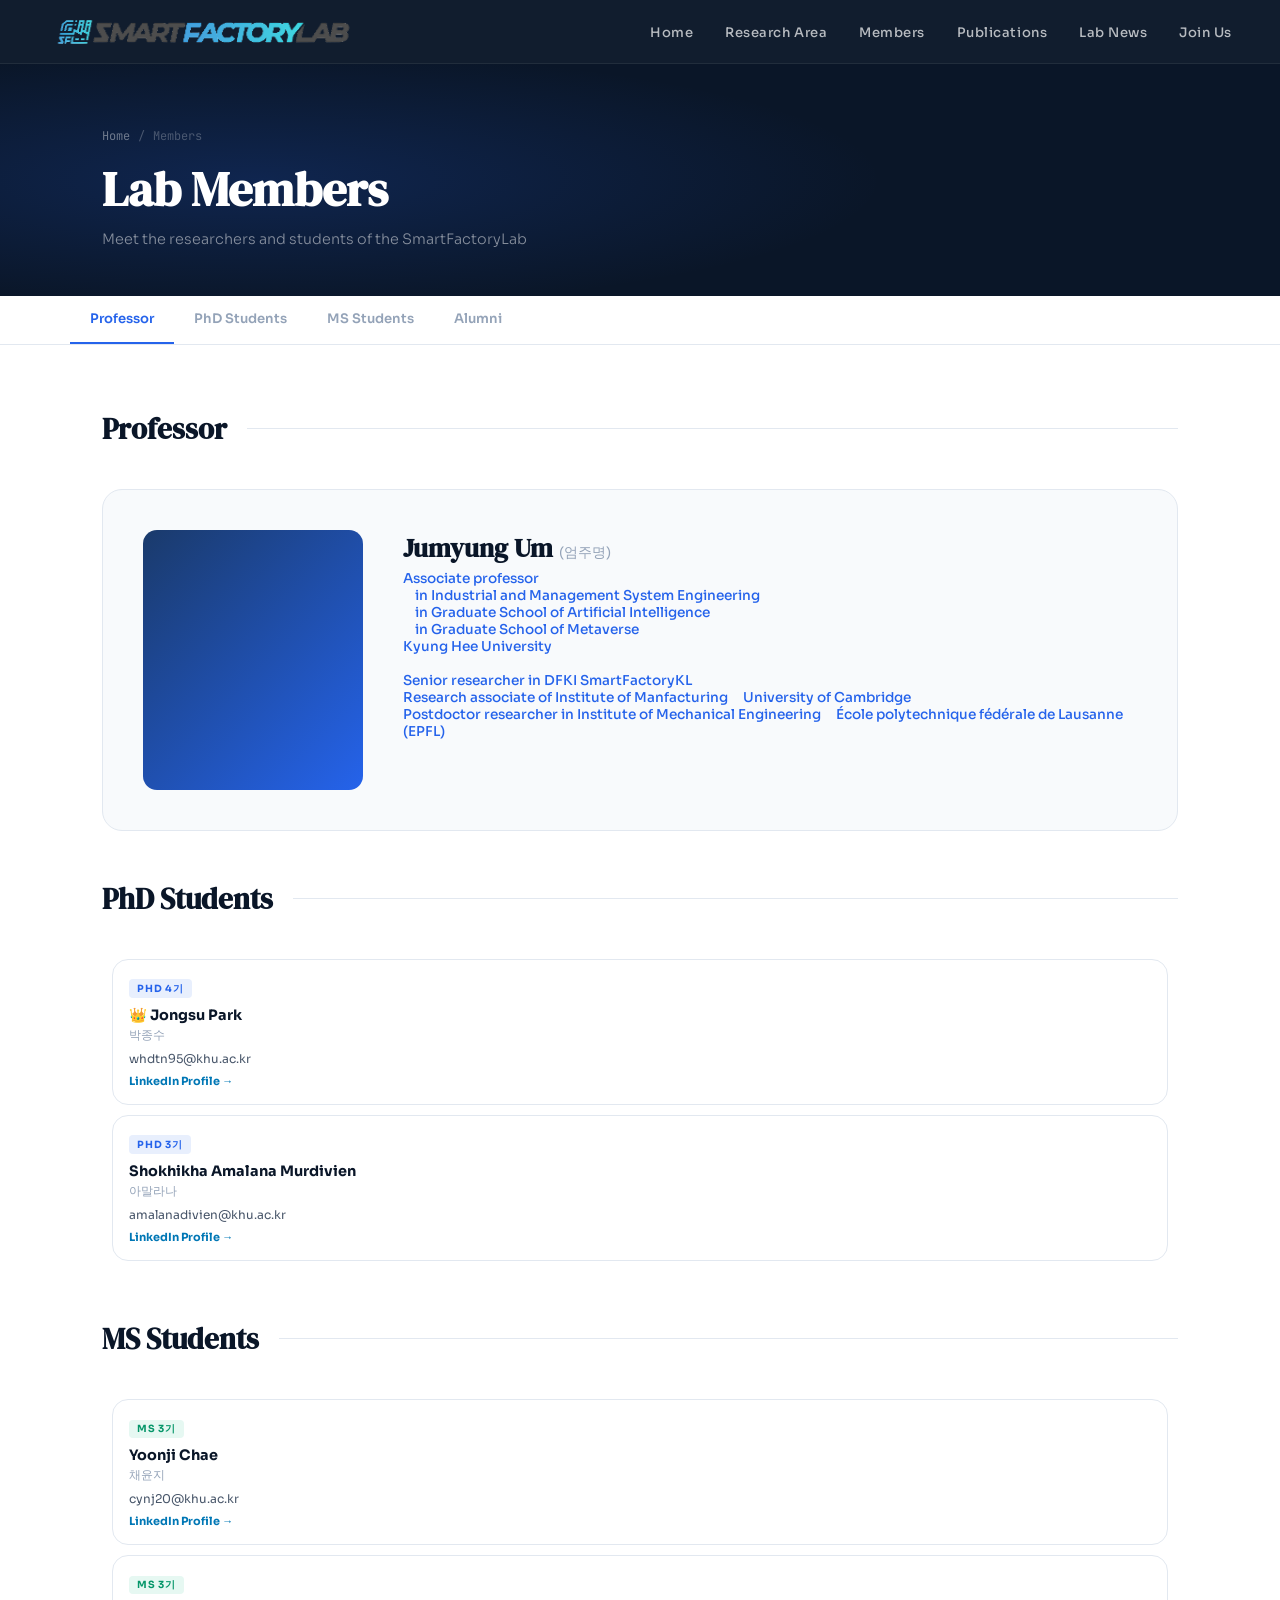
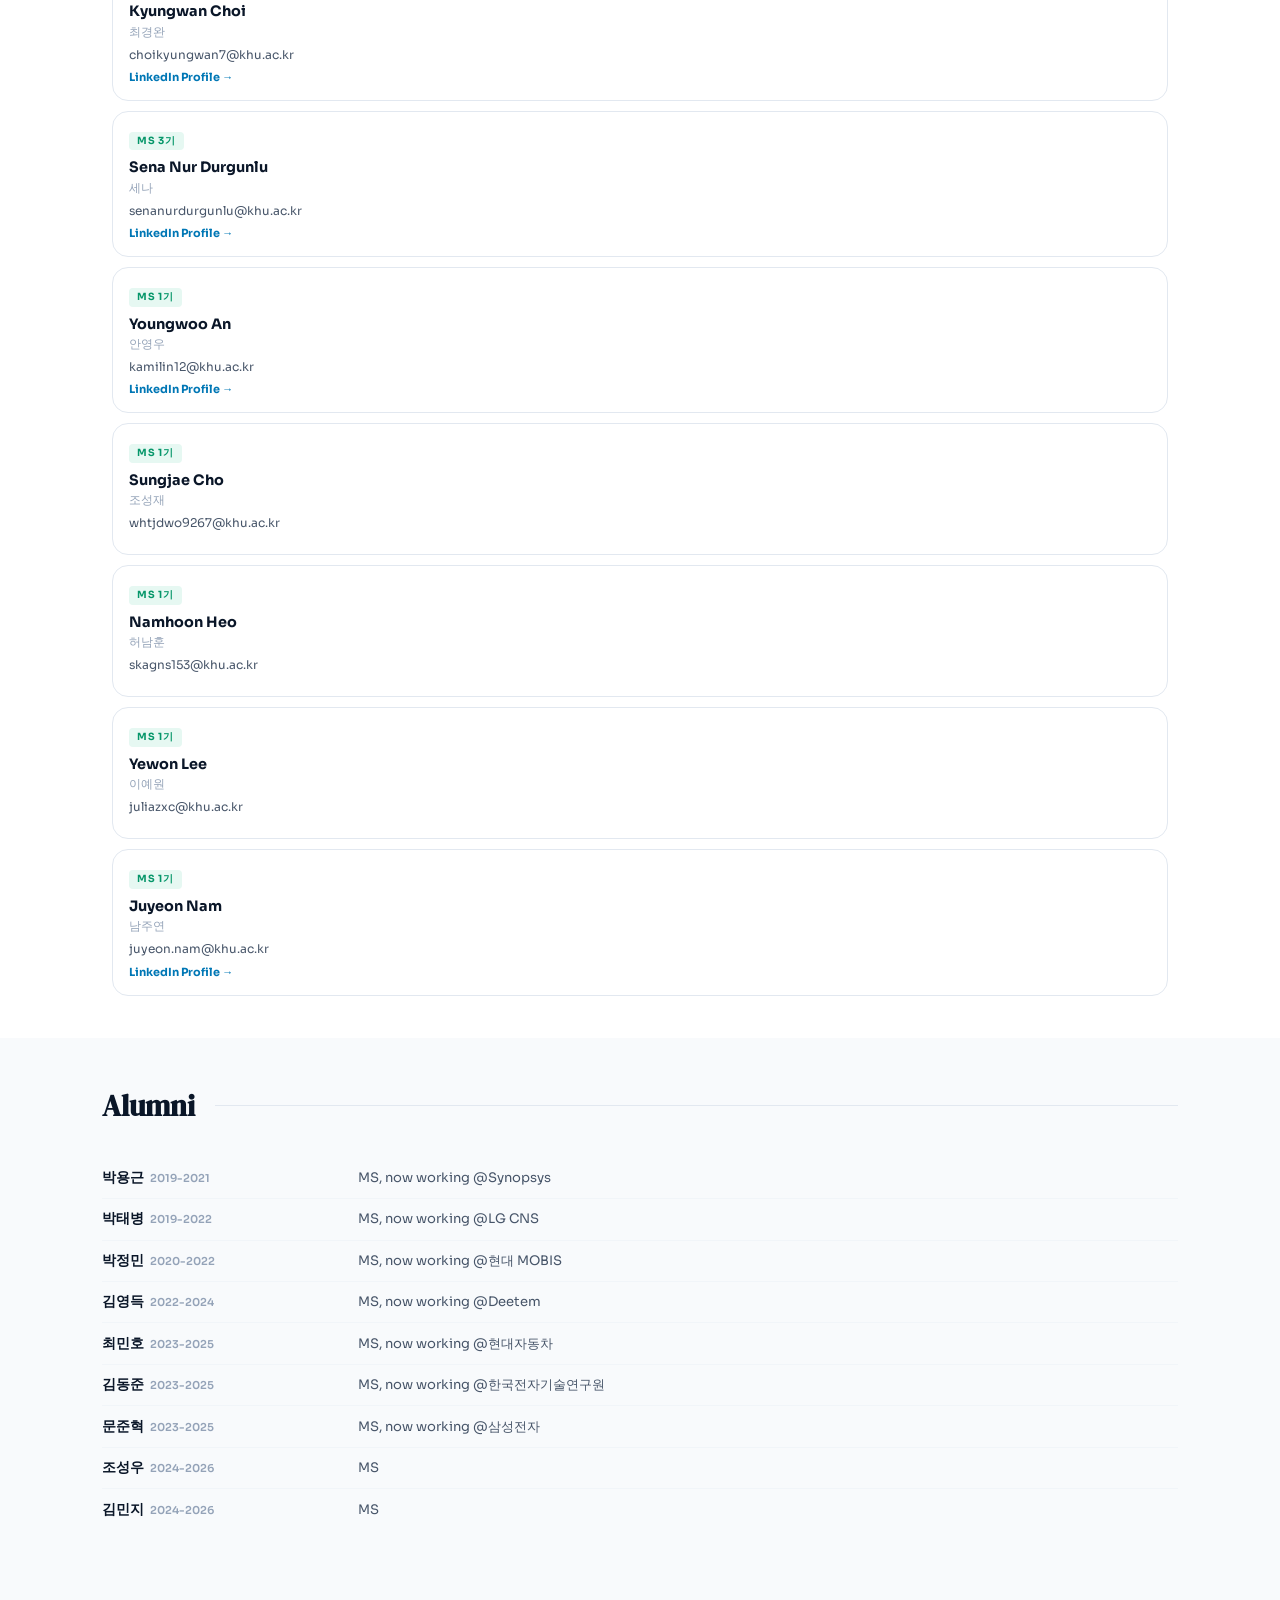
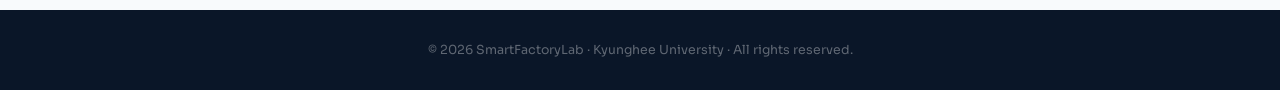
==== commit e30849c0: "Update index.html" ====
--- a/members/index.html
+++ b/members/index.html
@@ -89,6 +89,14 @@
               Intelligence <br />
               &nbsp;&nbsp;&nbsp;&nbsp;in Graduate School of Metaverse <br />
               Kyung Hee University<br />
+              <br/>
+              Senior researcher in DFKI SmartFactoryKL 
+              <br/>
+              Research associate of Institute of Manfacturing
+              &nbsp;&nbsp;&nbsp;&nbsp;University of Cambridge
+              <br/>
+              Postdoctor researcher in Institute of Mechanical Engineering
+              &nbsp;&nbsp;&nbsp;&nbsp;École polytechnique fédérale de Lausanne (EPFL)
             </p>
           </div>
         </div>
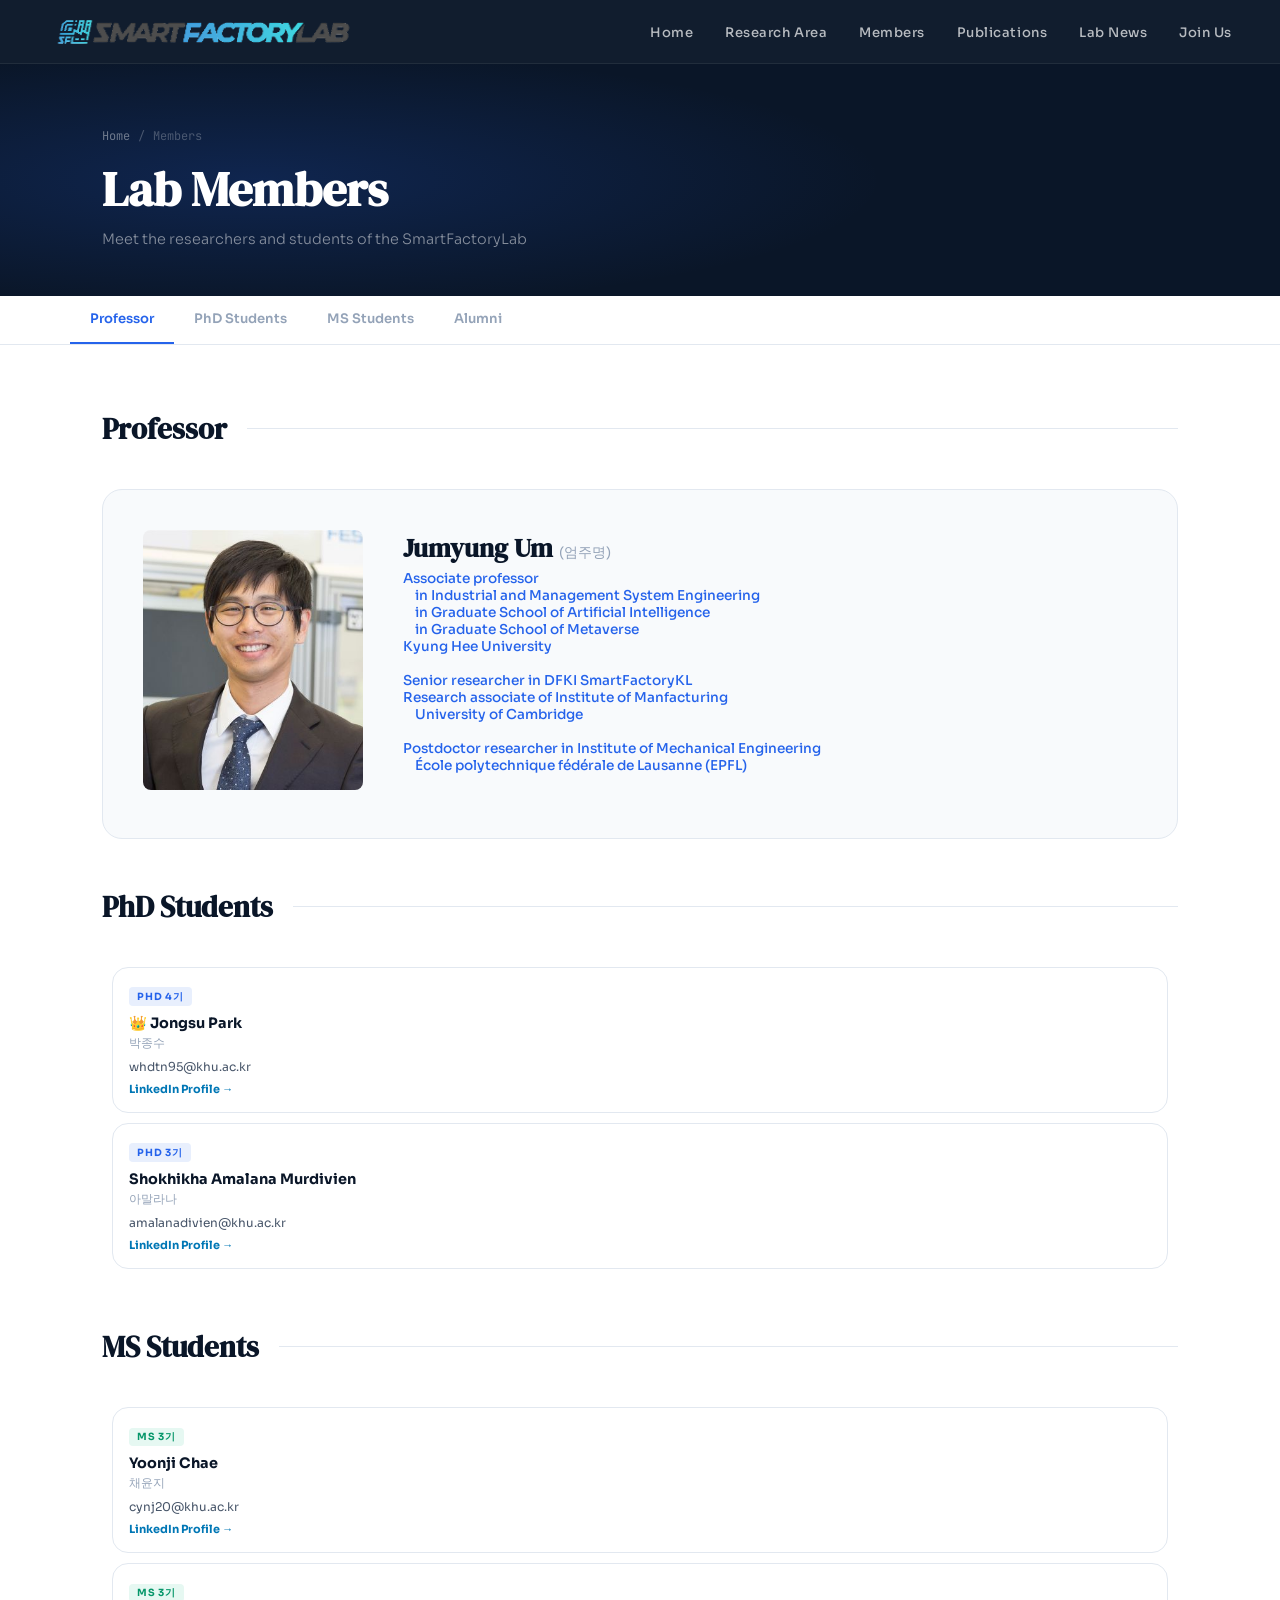
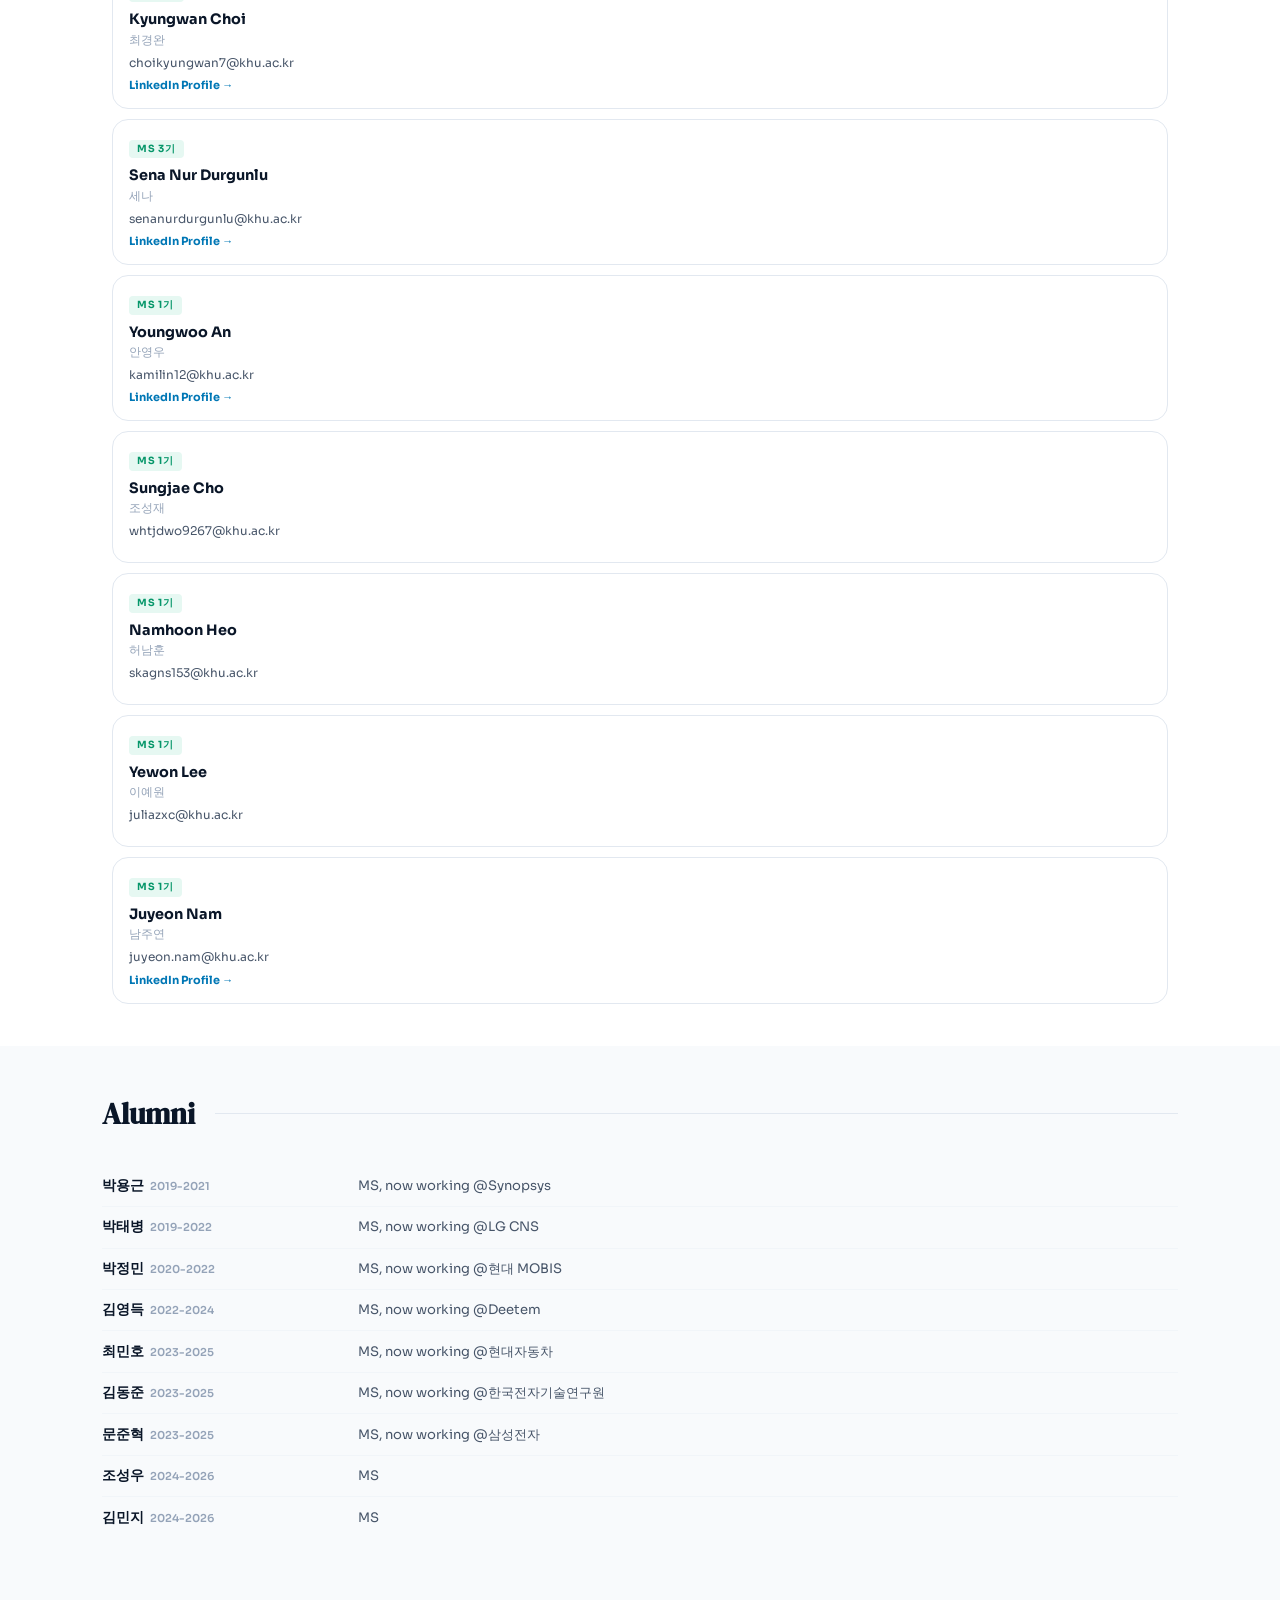
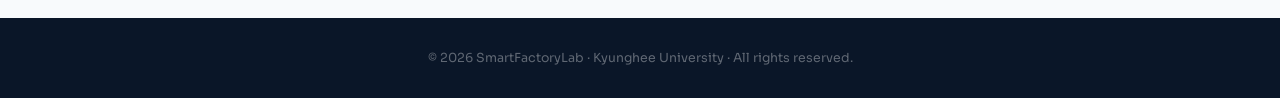
==== commit b45dee2b: "Update index.html" ====
--- a/members/index.html
+++ b/members/index.html
@@ -67,6 +67,7 @@
 
         <div class="prof-card">
           <div class="prof-photo-placeholder"> 
+            <img src="Jumyung UM_reduced.jpg" alt="Professor Jumyung Um" style="width: 100%; height: 100%; object-fit: cover; border-radius: 8px;" />
           </div>
           <div class="prof-info">
             <h2 class="prof-name">
@@ -92,11 +93,11 @@
               <br/>
               Senior researcher in DFKI SmartFactoryKL 
               <br/>
-              Research associate of Institute of Manfacturing
-              &nbsp;&nbsp;&nbsp;&nbsp;University of Cambridge
+              Research associate of Institute of Manfacturing <br/>
+              &nbsp;&nbsp;&nbsp;&nbsp;University of Cambridge <br/>
               <br/>
-              Postdoctor researcher in Institute of Mechanical Engineering
-              &nbsp;&nbsp;&nbsp;&nbsp;École polytechnique fédérale de Lausanne (EPFL)
+              Postdoctor researcher in Institute of Mechanical Engineering <br/>
+              &nbsp;&nbsp;&nbsp;&nbsp;École polytechnique fédérale de Lausanne (EPFL) <br/>
             </p>
           </div>
         </div>
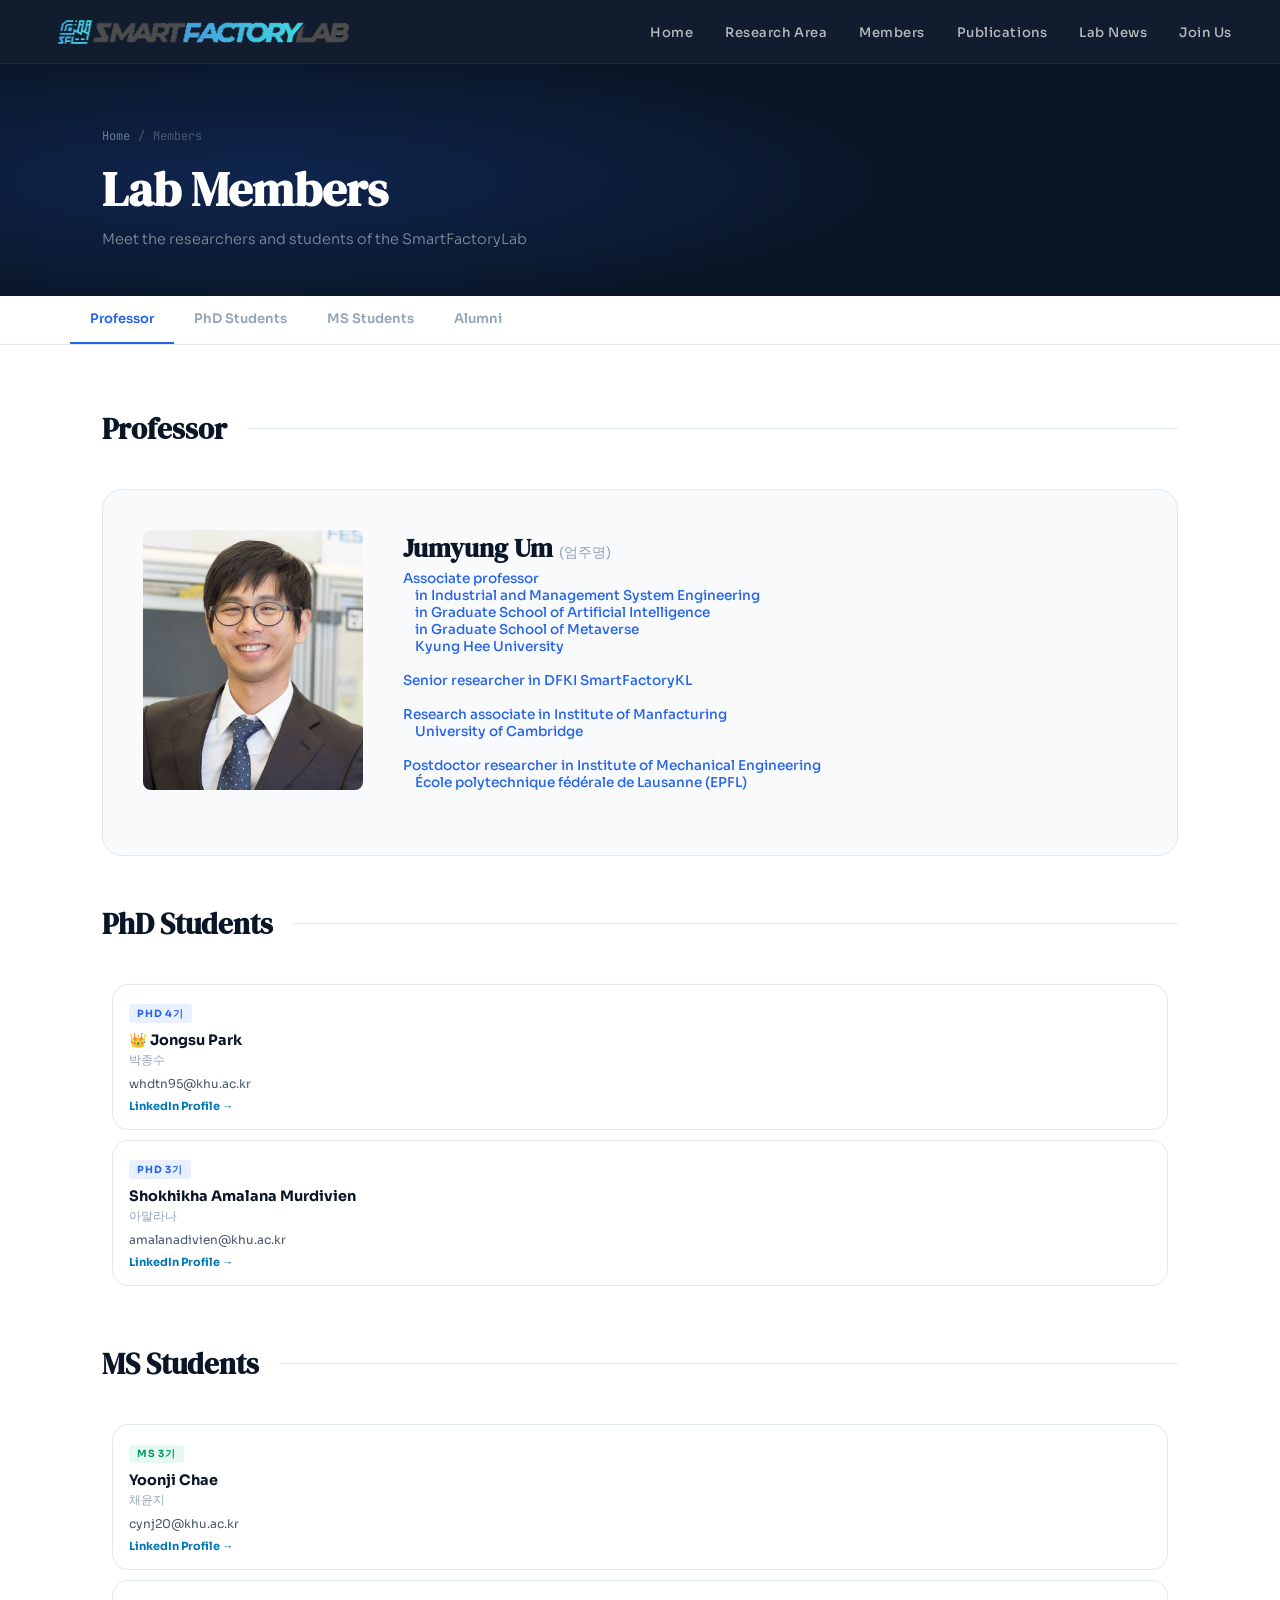
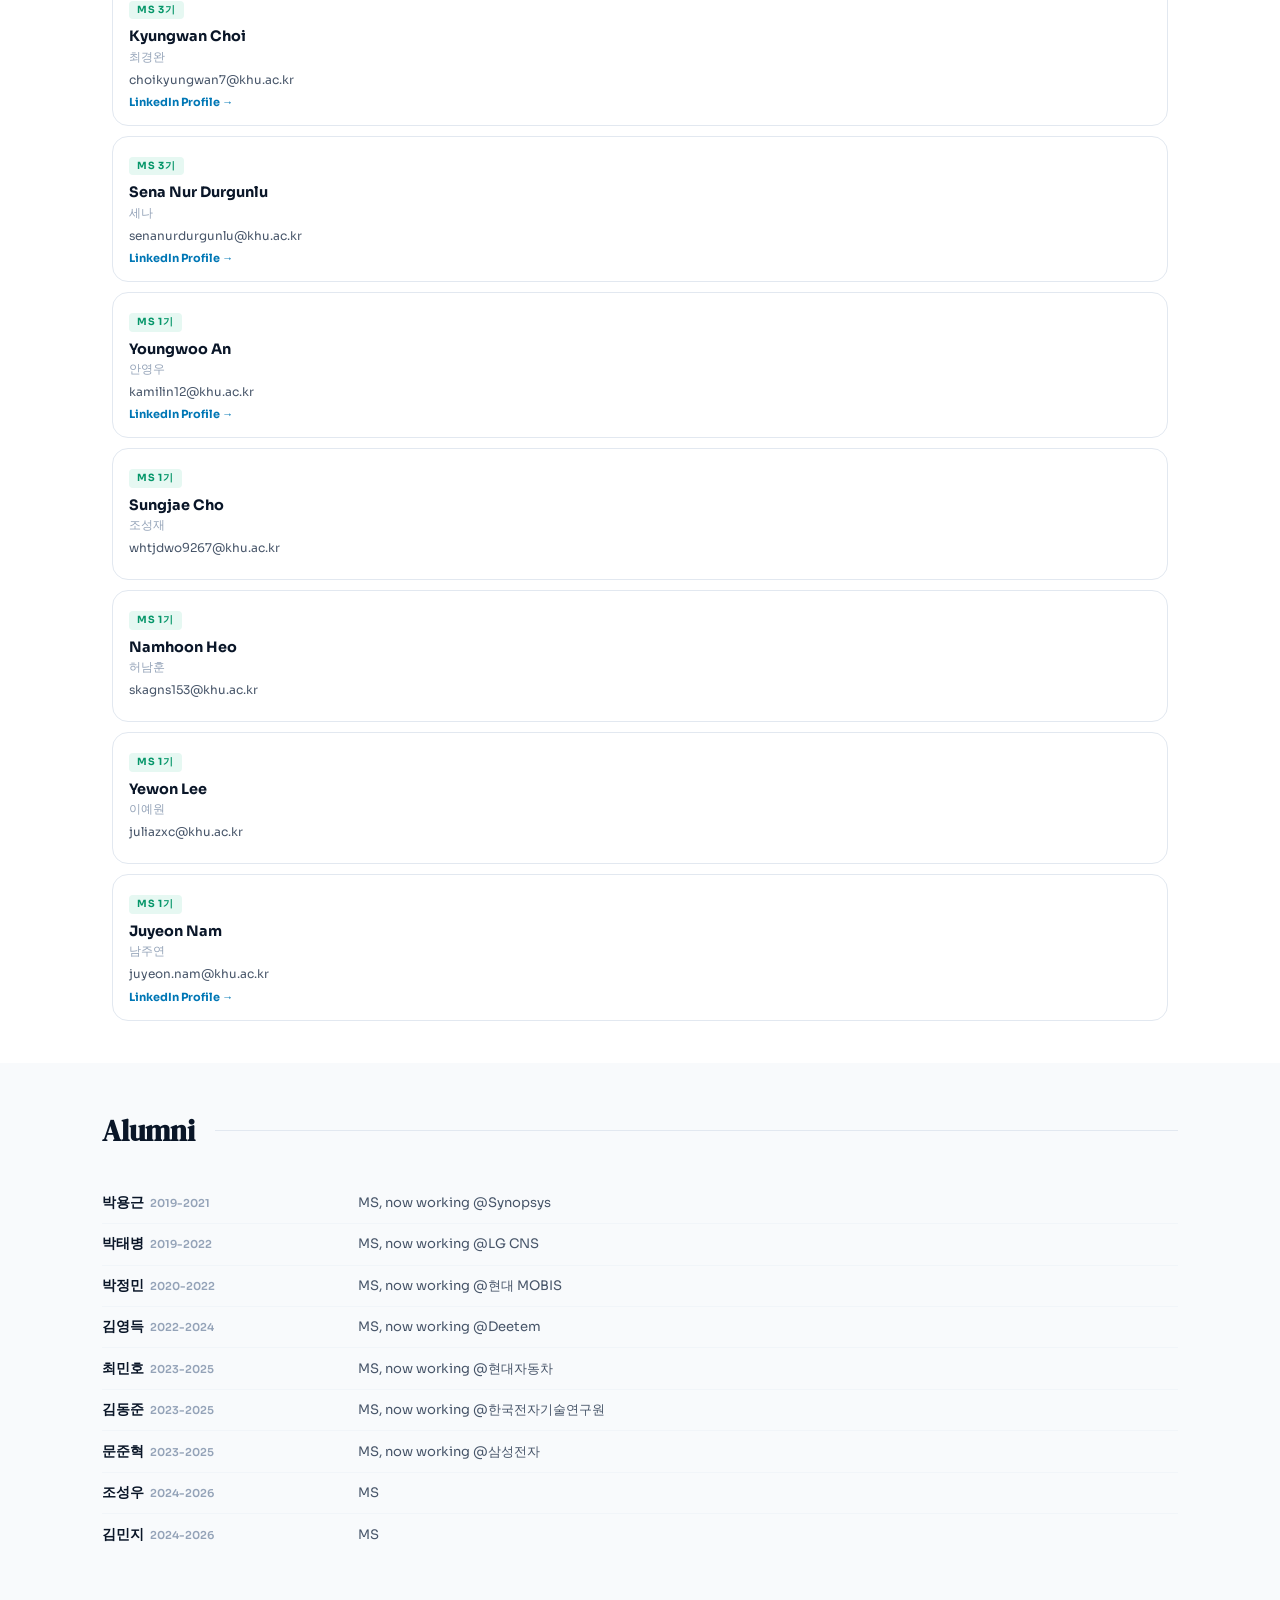
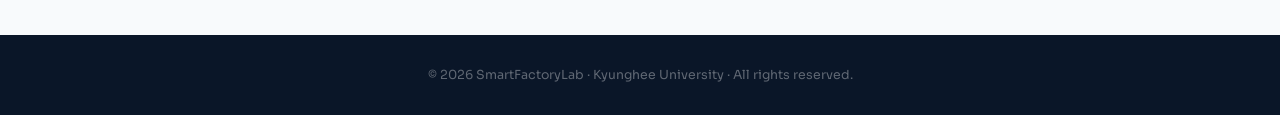
==== commit 54394299: "Update index.html" ====
--- a/members/index.html
+++ b/members/index.html
@@ -89,11 +89,11 @@
               &nbsp;&nbsp;&nbsp;&nbsp;in Graduate School of Artificial
               Intelligence <br />
               &nbsp;&nbsp;&nbsp;&nbsp;in Graduate School of Metaverse <br />
-              Kyung Hee University<br />
+              &nbsp;&nbsp;&nbsp;&nbsp;Kyung Hee University<br />
               <br/>
-              Senior researcher in DFKI SmartFactoryKL 
+              Senior researcher in DFKI SmartFactoryKL  <br/>
               <br/>
-              Research associate of Institute of Manfacturing <br/>
+              Research associate in Institute of Manfacturing <br/>
               &nbsp;&nbsp;&nbsp;&nbsp;University of Cambridge <br/>
               <br/>
               Postdoctor researcher in Institute of Mechanical Engineering <br/>
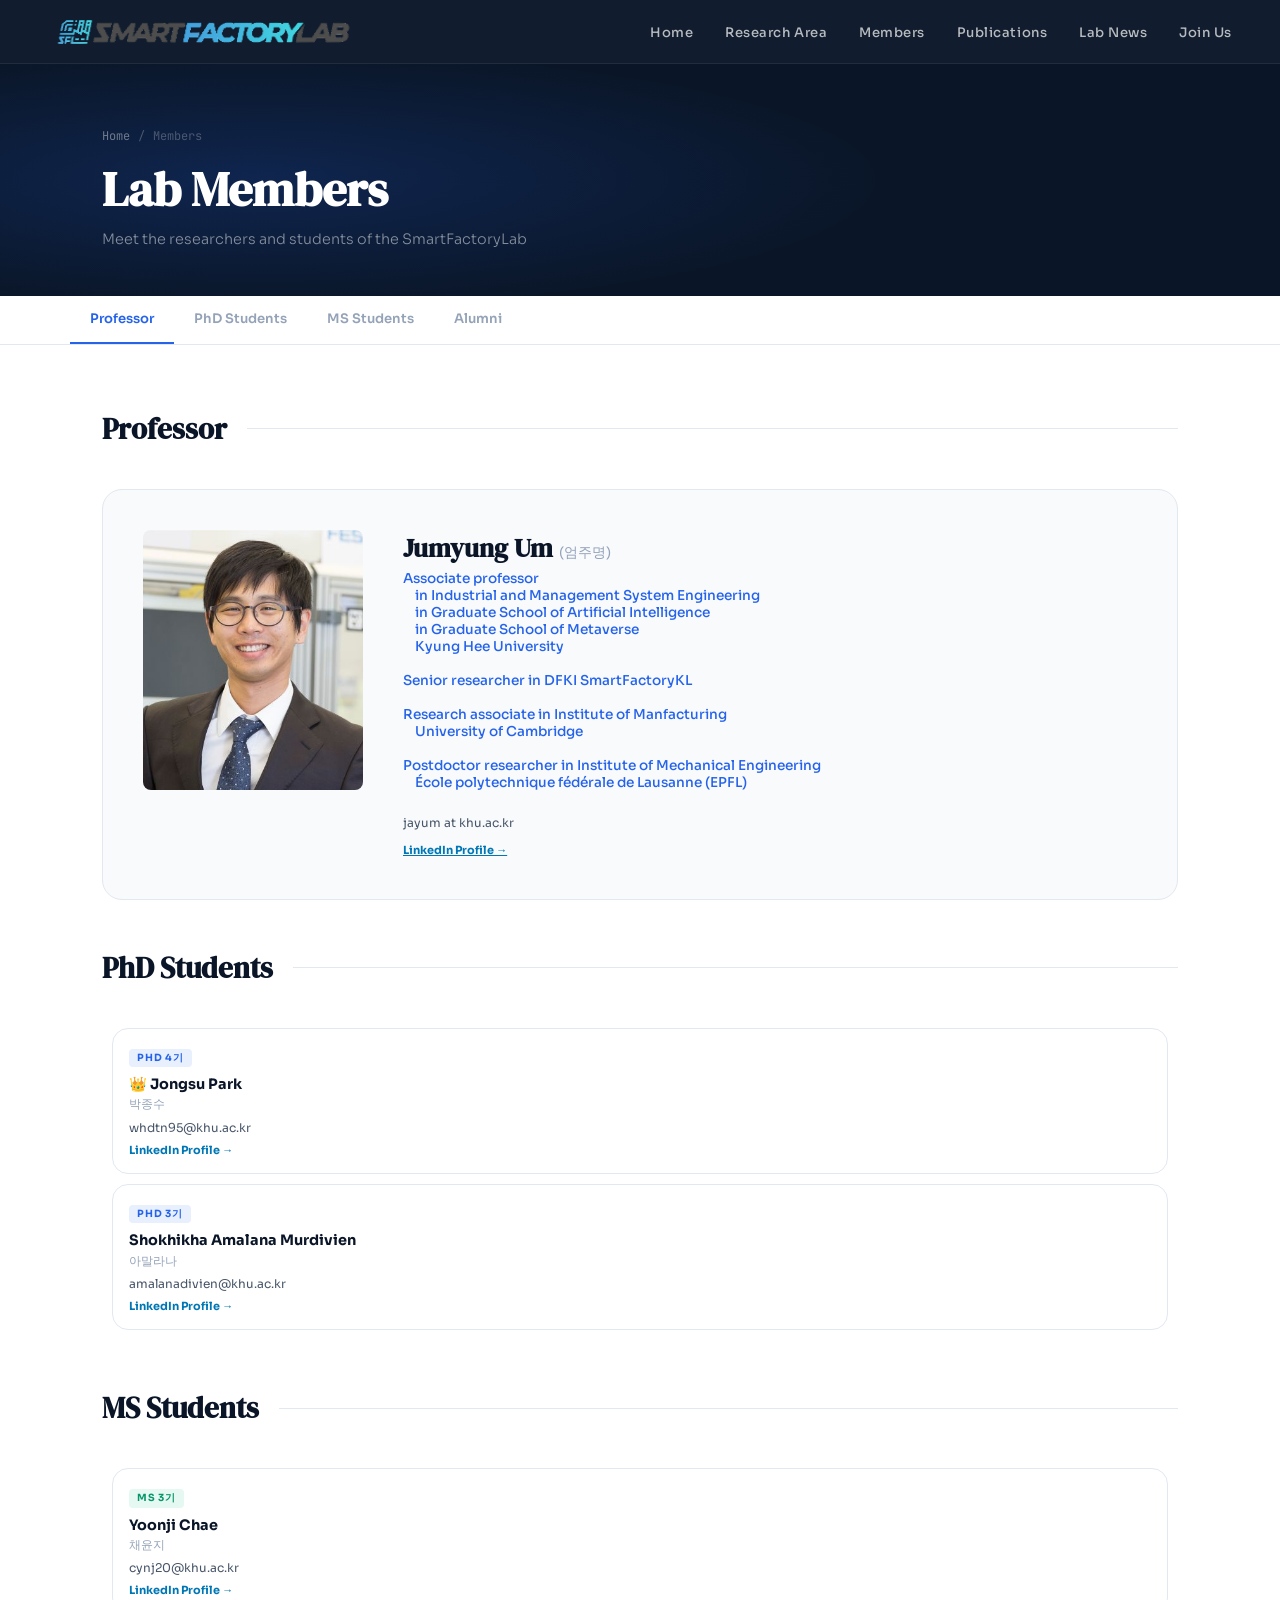
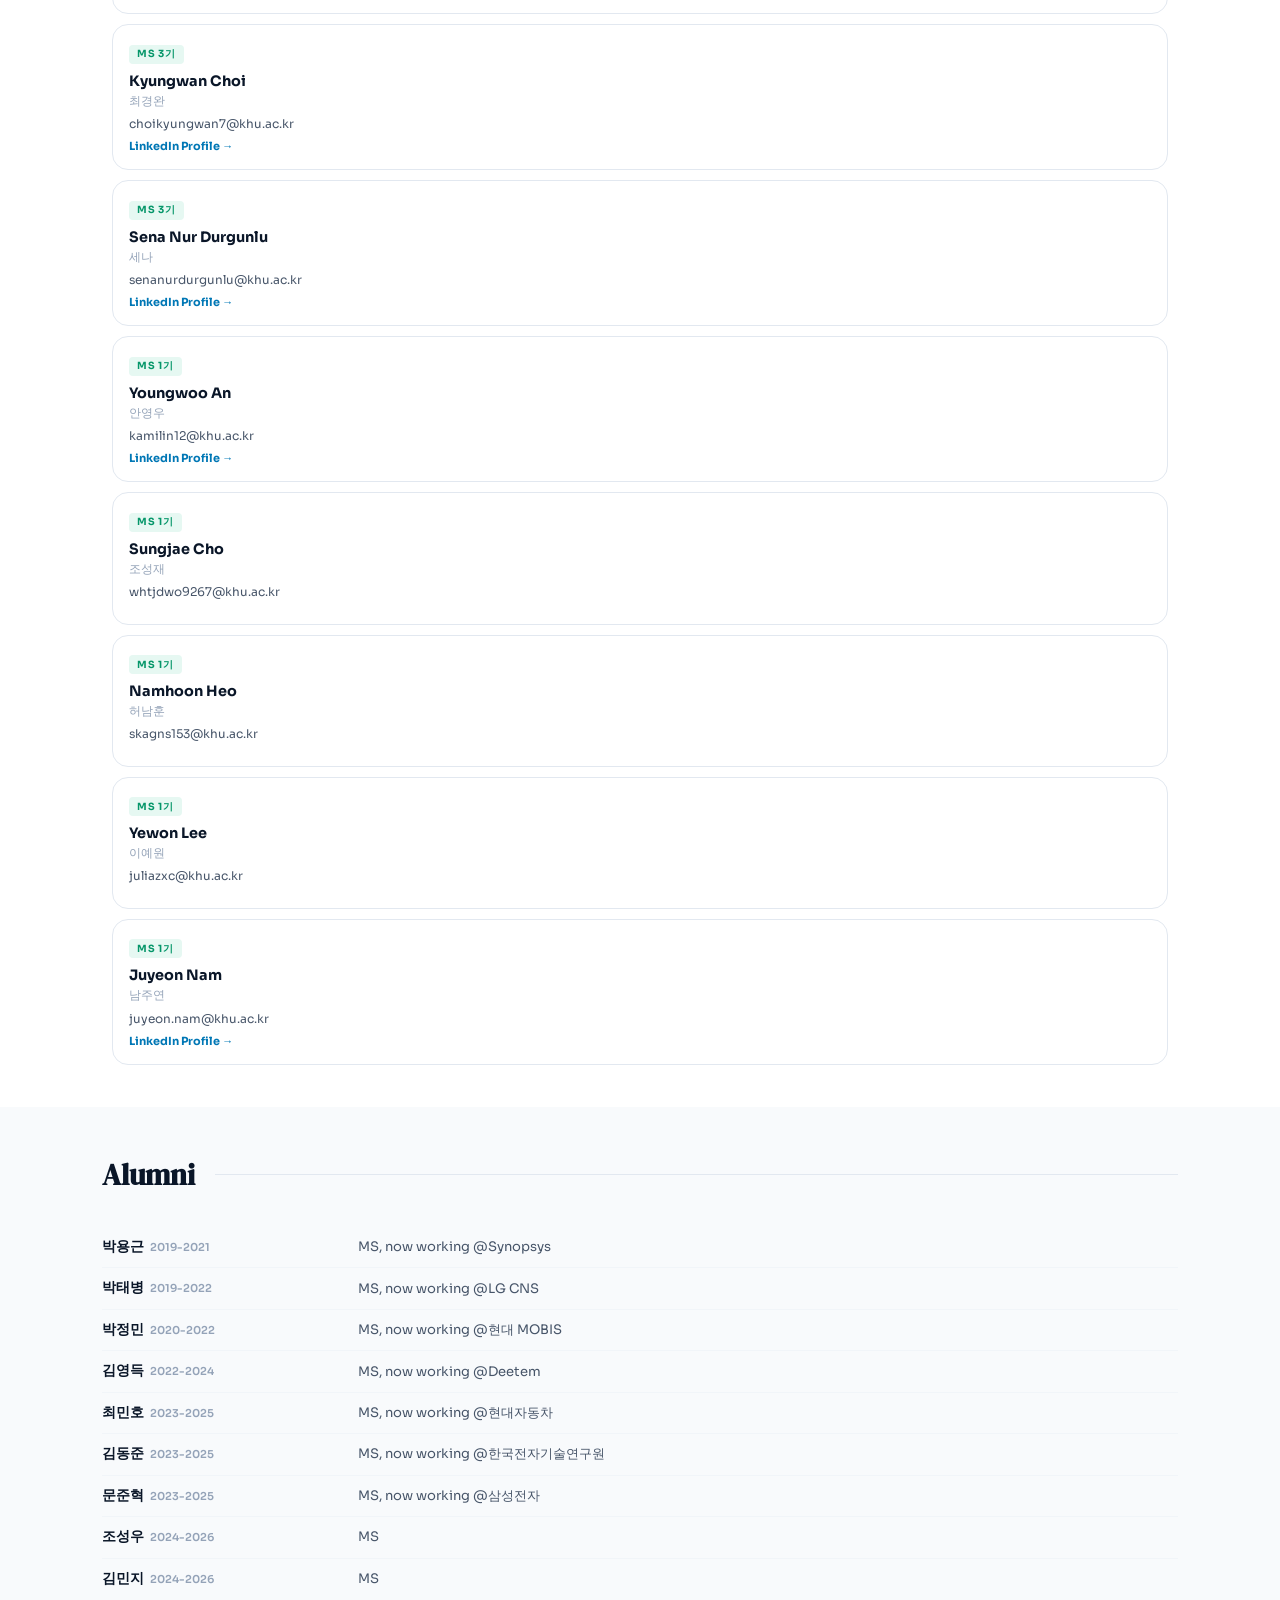
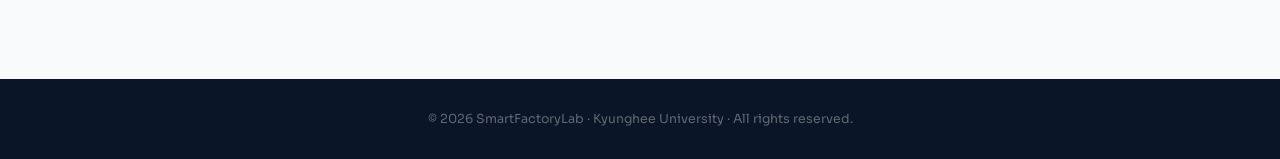
==== commit b1c43379: "Update index.html" ====
--- a/members/index.html
+++ b/members/index.html
@@ -99,6 +99,16 @@
               Postdoctor researcher in Institute of Mechanical Engineering <br/>
               &nbsp;&nbsp;&nbsp;&nbsp;École polytechnique fédérale de Lausanne (EPFL) <br/>
             </p>
+            <p class="member-research">jayum at khu.ac.kr</p>
+              <p class="member-linkedin">
+                <a
+                  href="www.linkedin.com/in/jay-jumyung-um-93757b45"
+                  target="_blank"
+                  style="color: #0077b5; font-size: 0.7rem"
+                >
+                <strong>LinkedIn Profile →</strong>
+              </a>
+            </p>
           </div>
         </div>
       </div>
